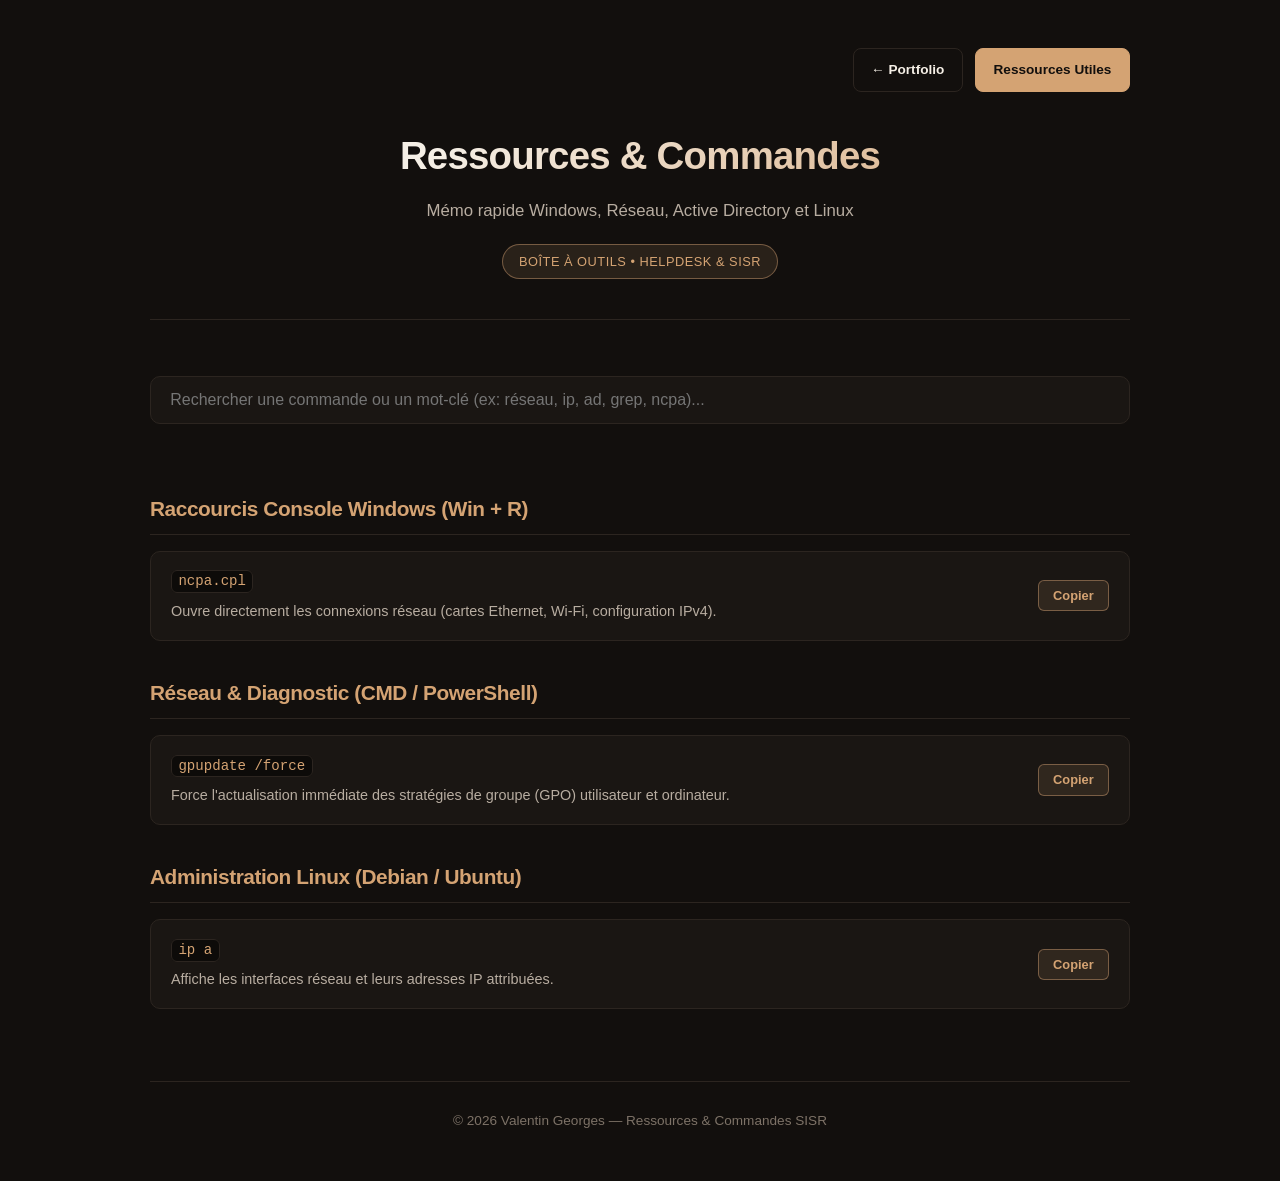
==== ressources.html @ 1bd0f1b0 "mise a jour ressources utiles" ====
<!DOCTYPE html>
<html lang="fr">
<head>
    <meta charset="UTF-8">
    <meta name="viewport" content="width=device-width, initial-scale=1.0">
    <title>Ressources & Commandes Utiles | Valentin Georges</title>
    <link rel="stylesheet" href="style.css">
    <style>
        /* Barre de navigation */
        .top-nav {
            display: flex;
            justify-content: flex-end;
            gap: 0.75rem;
            margin-bottom: 2rem;
        }
        .top-nav .btn {
            flex: 0 1 auto;
        }

        /* Barre de recherche */
        .search-box {
            width: 100%;
            padding: 0.9rem 1.2rem;
            background-color: var(--bg-surface);
            border: 1px solid var(--border-subtle);
            border-radius: 10px;
            color: var(--text-primary);
            font-size: 1rem;
            margin-bottom: 2rem;
            outline: none;
            transition: border-color 0.2s;
        }
        .search-box:focus {
            border-color: var(--accent-caramel);
        }

        /* Sections par catégorie */
        .category-title {
            color: var(--accent-caramel);
            font-size: 1.3rem;
            margin: 2.2rem 0 1rem 0;
            padding-bottom: 0.5rem;
            border-bottom: 1px solid var(--border-subtle);
        }

        /* Ligne de commande */
        .cmd-item {
            background-color: var(--bg-surface);
            border: 1px solid var(--border-subtle);
            border-radius: 10px;
            padding: 1rem 1.25rem;
            margin-bottom: 0.85rem;
            display: flex;
            flex-wrap: wrap;
            align-items: center;
            justify-content: space-between;
            gap: 1rem;
            transition: border-color 0.2s;
        }
        .cmd-item:hover {
            border-color: var(--border-accent);
        }
        .cmd-info {
            flex: 1;
            min-width: 240px;
        }
        .cmd-desc {
            color: var(--text-secondary);
            font-size: 0.9rem;
            margin-top: 0.35rem;
        }
        .copy-btn {
            background-color: var(--accent-subtle);
            color: var(--accent-caramel);
            border: 1px solid var(--border-accent);
            padding: 0.45rem 0.9rem;
            border-radius: 6px;
            font-size: 0.8rem;
            font-weight: 600;
            cursor: pointer;
            transition: all 0.2s;
        }
        .copy-btn:hover {
            background-color: var(--accent-caramel);
            color: #120F0D;
        }
    </style>
</head>
<body>

    <div class="container">
        <!-- BOUTONS DE NAVIGATION -->
        <nav class="top-nav">
            <a href="index.html" class="btn btn-secondary">← Portfolio</a>
            <a href="ressources.html" class="btn btn-primary">Ressources Utiles</a>
        </nav>

        <header>
            <h1>Ressources & Commandes</h1>
            <p>Mémo rapide Windows, Réseau, Active Directory et Linux</p>
            <span class="badge-header">Boîte à outils • Helpdesk & SISR</span>
        </header>

        <!-- BARRE DE RECHERCHE INSTANTANÉE -->
        <input type="text" id="searchInput" class="search-box" placeholder="Rechercher une commande ou un mot-clé (ex: réseau, ip, ad, grep, ncpa)...">

        <main id="cmdList">

            <!-- CATÉGORIE 1 : RACCOURCIS WINDOWS (WIN + R) -->
            <h2 class="category-title">Raccourcis Console Windows (Win + R)</h2>

            <div class="cmd-item">
                <div class="cmd-info">
                    <code>ncpa.cpl</code>
                    <p class="cmd-desc">Ouvre directement les connexions réseau (cartes Ethernet, Wi-Fi, configuration IPv4).</p>
                </div>
                <button class="copy-btn" onclick="copyCmd(this, 'ncpa.cpl')">Copier</button>
            </div>

            <!-- CATÉGORIE 2 : RÉSEAU & DIAGNOSTIC WINDOWS -->
            <h2 class="category-title">Réseau & Diagnostic (CMD / PowerShell)</h2>


            <div class="cmd-item">
                <div class="cmd-info">
                    <code>gpupdate /force</code>
                    <p class="cmd-desc">Force l'actualisation immédiate des stratégies de groupe (GPO) utilisateur et ordinateur.</p>
                </div>
                <button class="copy-btn" onclick="copyCmd(this, 'gpupdate /force')">Copier</button>
            </div>

            <!-- CATÉGORIE 3 : LINUX (DEBIAN / UBUNTU) -->
            <h2 class="category-title">Administration Linux (Debian / Ubuntu)</h2>

            <div class="cmd-item">
                <div class="cmd-info">
                    <code>ip a</code>
                    <p class="cmd-desc">Affiche les interfaces réseau et leurs adresses IP attribuées.</p>
                </div>
                <button class="copy-btn" onclick="copyCmd(this, 'ip a')">Copier</button>
            </div>



        </main>

        <footer>
            <p>© 2026 Valentin Georges — Ressources & Commandes SISR</p>
        </footer>
    </div>

    <!-- PETIT SCRIPT POUR COPIER ET FILTRER INSTANTANÉMENT -->
    <script>
        function copyCmd(btn, text) {
            navigator.clipboard.writeText(text);
            const original = btn.innerText;
            btn.innerText = "Copié !";
            setTimeout(() => btn.innerText = original, 1500);
        }

        document.getElementById('searchInput').addEventListener('keyup', function() {
            const filter = this.value.toLowerCase();
            const items = document.querySelectorAll('.cmd-item');
            items.forEach(item => {
                const text = item.innerText.toLowerCase();
                item.style.display = text.includes(filter) ? 'flex' : 'none';
            });
        });
    </script>

</body>
</html>
---- style.css ----
/* ==========================================================================
   DESIGN SYSTEM "ESPRESSO & CARAMEL" (INSPIRATION FINARY)
   ========================================================================== */
:root {
    /* Fonds (Brun profond & Espresso) */
    --bg-main: #120F0D;          /* Fond principal très sombre et chaud */
    --bg-surface: #1A1613;       /* Fond des cartes et panneaux */
    --bg-surface-hover: #221D19; /* Survol des cartes */
    --bg-code: #0D0B09;          /* Fond des blocs de code */

    /* Textes (Crème, Lin & Taupe) */
    --text-primary: #F5EFE6;     /* Blanc crème doux (lisible sans agresser) */
    --text-secondary: #B8ADA1;   /* Beige grisé / taupe pour les descriptions */
    --text-muted: #7D7267;       /* Brun clair discret */

    /* Accents (Caramel, Or doux & Sable) */
    --accent-caramel: #D4A373;   /* Caramel signature */
    --accent-hover: #E2B68A;     /* Caramel éclairci au survol */
    --accent-subtle: rgba(212, 163, 115, 0.12); /* Teinte de fond légère */

    /* Bordures & Ombres */
    --border-subtle: #2C2520;
    --border-accent: rgba(212, 163, 115, 0.45);
    --shadow-card: 0 8px 24px rgba(0, 0, 0, 0.35);
}

/* --- Réinitialisation & Base --- */
* {
    box-sizing: border-box;
    margin: 0;
    padding: 0;
}

body {
    font-family: "Inter", -apple-system, BlinkMacSystemFont, "Segoe UI", Roboto, sans-serif;
    background-color: var(--bg-main);
    color: var(--text-primary);
    line-height: 1.65;
    padding: 3rem 1.25rem;
    -webkit-font-smoothing: antialiased;
}

.container {
    max-width: 980px;
    margin: 0 auto;
}

/* --- Typographie globale --- */
h1, h2, h3, h4 {
    color: var(--text-primary);
    font-weight: 600;
    letter-spacing: -0.02em;
}

a {
    color: var(--accent-caramel);
    text-decoration: none;
    transition: color 0.2s ease;
}

a:hover {
    color: var(--accent-hover);
}

/* --- En-tête (Header) --- */
header {
    text-align: center;
    margin-bottom: 3.5rem;
    padding-bottom: 2.5rem;
    border-bottom: 1px solid var(--border-subtle);
}

header h1 {
    font-size: 2.4rem;
    margin-bottom: 0.6rem;
    background: linear-gradient(135deg, #F5EFE6 30%, #D4A373 100%);
    -webkit-background-clip: text;
    -webkit-text-fill-color: transparent;
}

header p {
    color: var(--text-secondary);
    font-size: 1.05rem;
    max-width: 600px;
    margin: 0 auto;
}

.badge-header {
    display: inline-block;
    background-color: var(--accent-subtle);
    color: var(--accent-caramel);
    border: 1px solid var(--border-accent);
    padding: 0.35rem 1rem;
    border-radius: 999px;
    font-size: 0.8rem;
    font-weight: 500;
    letter-spacing: 0.04em;
    text-transform: uppercase;
    margin-top: 1.25rem;
}

/* --- Grille & Cartes Projets --- */
.grid {
    display: grid;
    grid-template-columns: repeat(auto-fit, minmax(290px, 1fr));
    gap: 1.5rem;
}

.card {
    background-color: var(--bg-surface);
    border: 1px solid var(--border-subtle);
    border-radius: 14px;
    padding: 1.75rem;
    display: flex;
    flex-direction: column;
    justify-content: space-between;
    box-shadow: var(--shadow-card);
    transition: transform 0.25s ease, border-color 0.25s ease, background-color 0.25s ease;
}

.card:hover {
    transform: translateY(-3px);
    background-color: var(--bg-surface-hover);
    border-color: var(--border-accent);
}

.card h2, .card h3 {
    font-size: 1.2rem;
    margin-bottom: 0.6rem;
}

.card p {
    color: var(--text-secondary);
    font-size: 0.92rem;
    margin-bottom: 1.5rem;
}

/* --- Étiquettes (Tags) --- */
.tags {
    display: flex;
    flex-wrap: wrap;
    gap: 0.45rem;
    margin-bottom: 1.6rem;
}

.tag {
    background-color: var(--bg-main);
    color: var(--accent-caramel);
    font-size: 0.75rem;
    font-weight: 500;
    padding: 0.25rem 0.65rem;
    border-radius: 6px;
    border: 1px solid var(--border-subtle);
}

/* --- Boutons d'action --- */
.links {
    display: flex;
    gap: 0.75rem;
}

.btn {
    display: inline-flex;
    align-items: center;
    justify-content: center;
    font-size: 0.85rem;
    font-weight: 600;
    padding: 0.6rem 1.1rem;
    border-radius: 8px;
    flex: 1;
    cursor: pointer;
    transition: all 0.2s ease;
}

.btn-primary {
    background-color: var(--accent-caramel);
    color: #120F0D;
    border: 1px solid var(--accent-caramel);
}

.btn-primary:hover {
    background-color: var(--accent-hover);
    border-color: var(--accent-hover);
    color: #120F0D;
}

.btn-secondary {
    background-color: transparent;
    color: var(--text-primary);
    border: 1px solid var(--border-subtle);
}

.btn-secondary:hover {
    background-color: var(--accent-subtle);
    border-color: var(--accent-caramel);
    color: var(--accent-caramel);
}

/* --- Éléments réutilisables pour tes autres pages (Tableaux, Code, Listes) --- */
table {
    width: 100%;
    border-collapse: collapse;
    margin: 1.5rem 0;
    background-color: var(--bg-surface);
    border-radius: 10px;
    overflow: hidden;
    border: 1px solid var(--border-subtle);
}

th, td {
    padding: 0.85rem 1rem;
    text-align: left;
    border-bottom: 1px solid var(--border-subtle);
    font-size: 0.9rem;
}

th {
    background-color: var(--bg-surface-hover);
    color: var(--accent-caramel);
    font-weight: 600;
}

pre, code {
    font-family: "Cascadia Code", "Fira Code", Consolas, monospace;
    background-color: var(--bg-code);
    border: 1px solid var(--border-subtle);
    border-radius: 6px;
    font-size: 0.88rem;
}

code {
    padding: 0.15rem 0.4rem;
    color: var(--accent-caramel);
}

pre {
    padding: 1.1rem;
    overflow-x: auto;
    margin: 1.25rem 0;
    color: var(--text-primary);
}

pre code {
    border: none;
    padding: 0;
    background: none;
    color: inherit;
}

/* --- Pied de page (Footer) --- */
footer {
    text-align: center;
    margin-top: 4.5rem;
    padding-top: 1.75rem;
    border-top: 1px solid var(--border-subtle);
    color: var(--text-muted);
    font-size: 0.85rem;
}
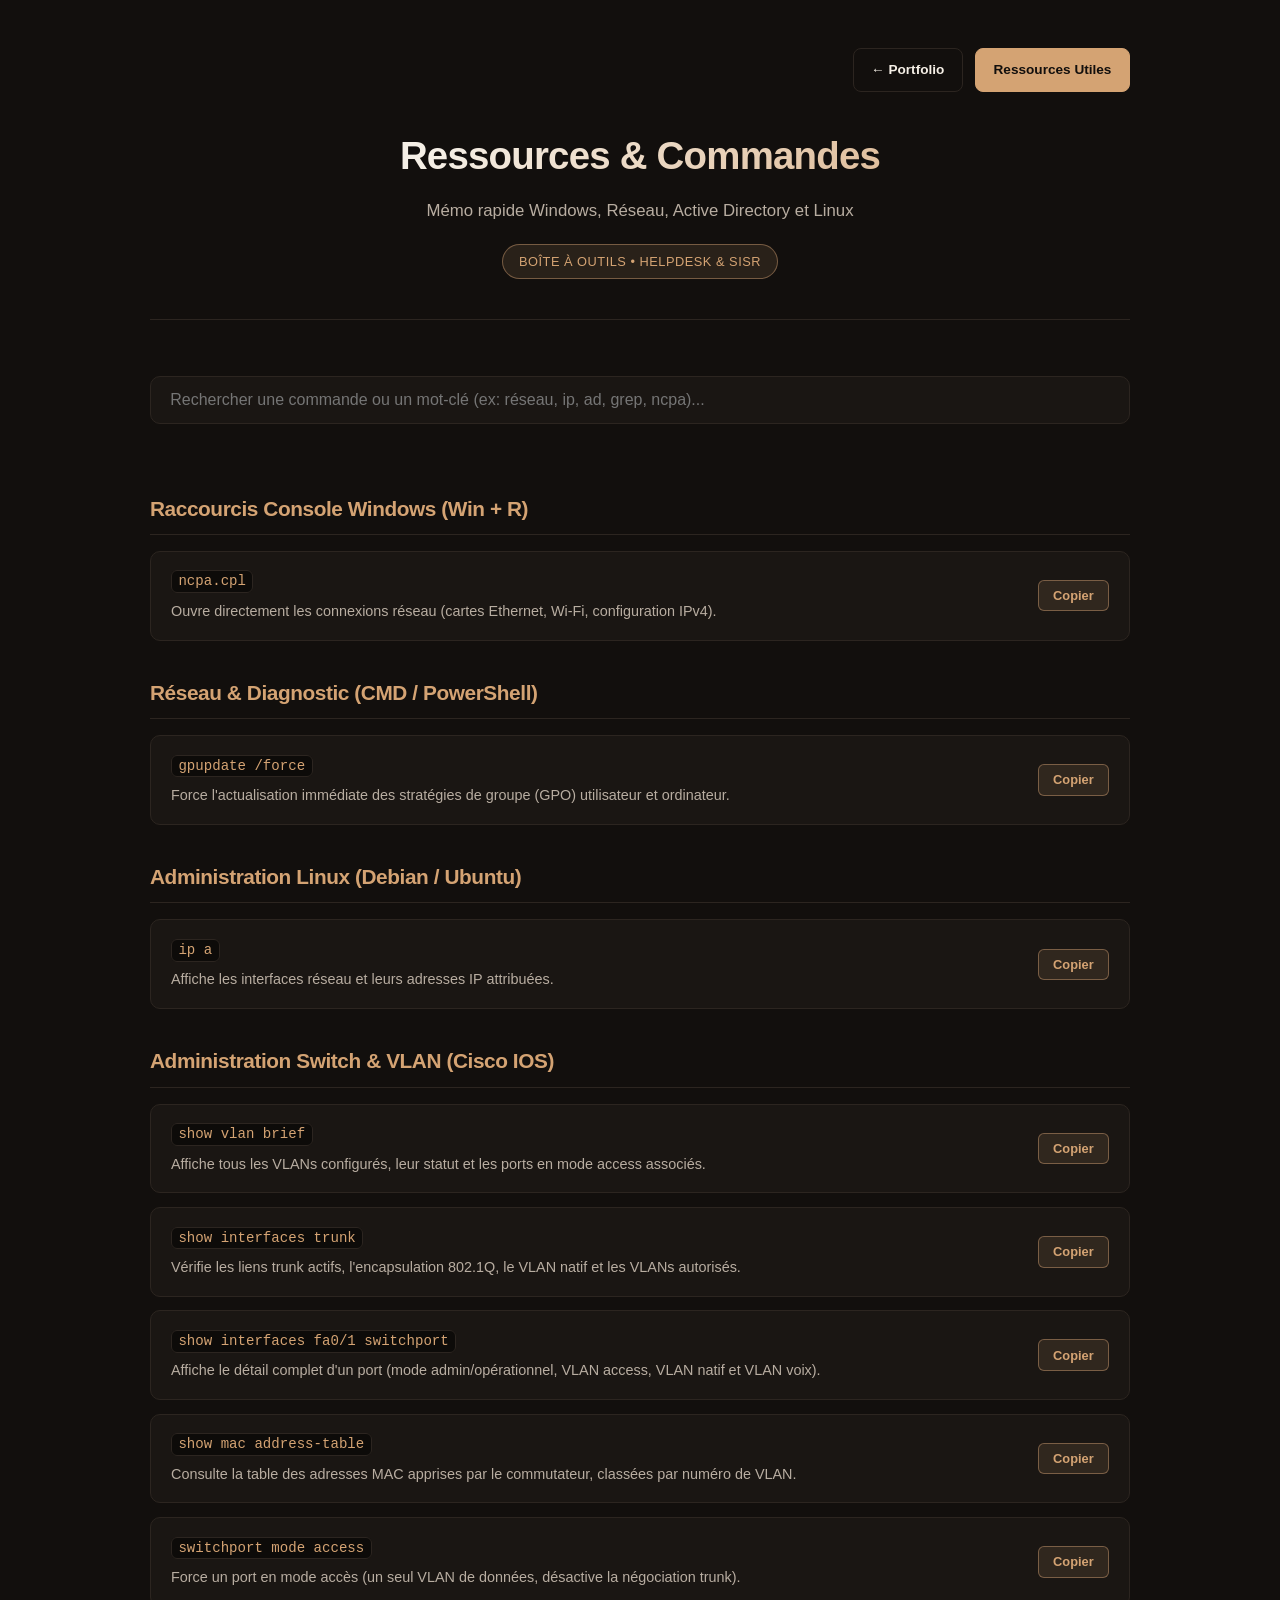
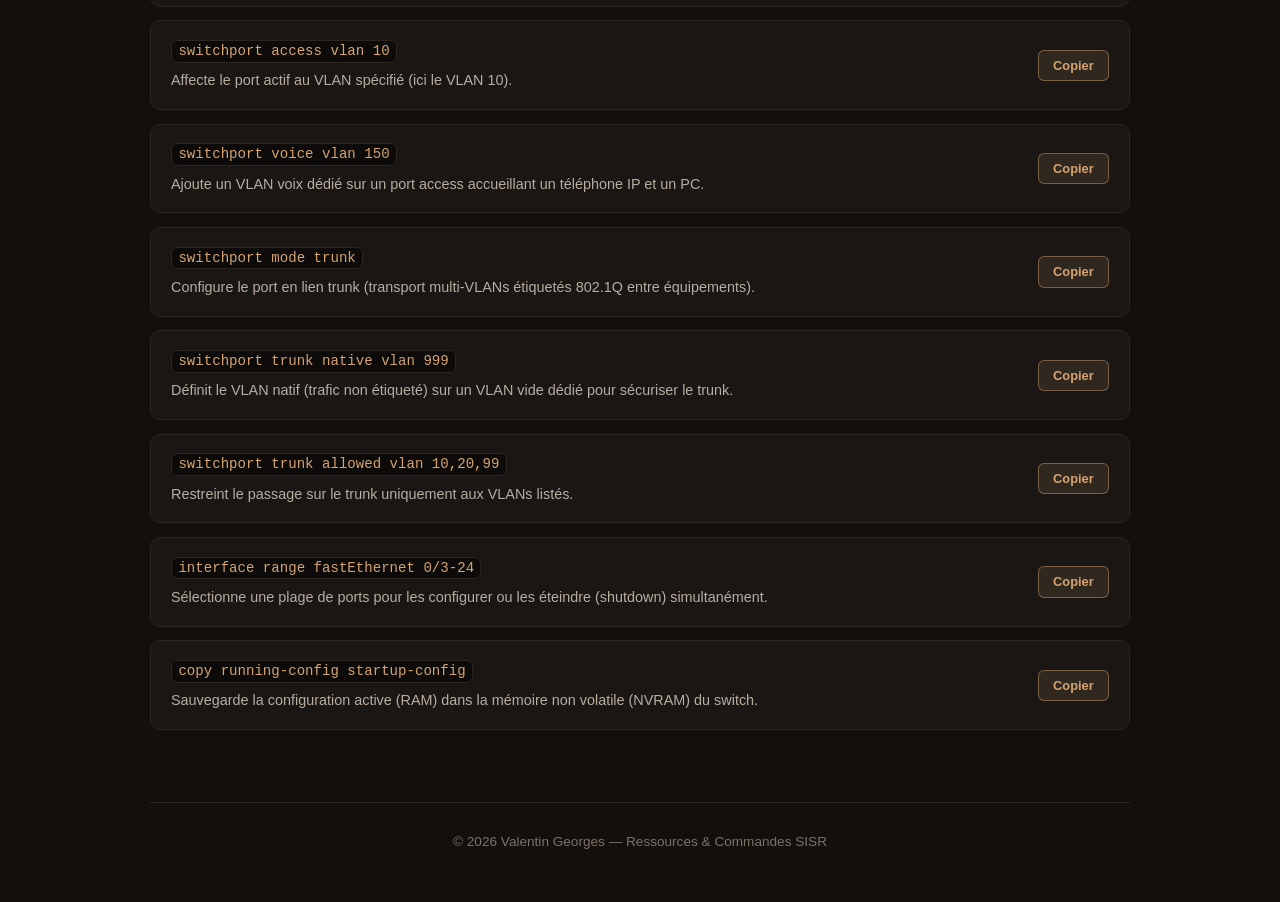
==== commit 51371206: "ajout du cours tp vlan 1 & des ressources de ce tp" ====
--- a/ressources.html
+++ b/ressources.html
@@ -139,7 +139,104 @@
                 </div>
                 <button class="copy-btn" onclick="copyCmd(this, 'ip a')">Copier</button>
             </div>
-
+<!-- CATÉGORIE 4 : ADMINISTRATION SWITCH & VLAN (CISCO IOS) -->
+            <h2 class="category-title">Administration Switch & VLAN (Cisco IOS)</h2>
+
+            <div class="cmd-item">
+                <div class="cmd-info">
+                    <code>show vlan brief</code>
+                    <p class="cmd-desc">Affiche tous les VLANs configurés, leur statut et les ports en mode access associés.</p>
+                </div>
+                <button class="copy-btn" onclick="copyCmd(this, 'show vlan brief')">Copier</button>
+            </div>
+
+            <div class="cmd-item">
+                <div class="cmd-info">
+                    <code>show interfaces trunk</code>
+                    <p class="cmd-desc">Vérifie les liens trunk actifs, l'encapsulation 802.1Q, le VLAN natif et les VLANs autorisés.</p>
+                </div>
+                <button class="copy-btn" onclick="copyCmd(this, 'show interfaces trunk')">Copier</button>
+            </div>
+
+            <div class="cmd-item">
+                <div class="cmd-info">
+                    <code>show interfaces fa0/1 switchport</code>
+                    <p class="cmd-desc">Affiche le détail complet d'un port (mode admin/opérationnel, VLAN access, VLAN natif et VLAN voix).</p>
+                </div>
+                <button class="copy-btn" onclick="copyCmd(this, 'show interfaces fa0/1 switchport')">Copier</button>
+            </div>
+
+            <div class="cmd-item">
+                <div class="cmd-info">
+                    <code>show mac address-table</code>
+                    <p class="cmd-desc">Consulte la table des adresses MAC apprises par le commutateur, classées par numéro de VLAN.</p>
+                </div>
+                <button class="copy-btn" onclick="copyCmd(this, 'show mac address-table')">Copier</button>
+            </div>
+
+            <div class="cmd-item">
+                <div class="cmd-info">
+                    <code>switchport mode access</code>
+                    <p class="cmd-desc">Force un port en mode accès (un seul VLAN de données, désactive la négociation trunk).</p>
+                </div>
+                <button class="copy-btn" onclick="copyCmd(this, 'switchport mode access')">Copier</button>
+            </div>
+
+            <div class="cmd-item">
+                <div class="cmd-info">
+                    <code>switchport access vlan 10</code>
+                    <p class="cmd-desc">Affecte le port actif au VLAN spécifié (ici le VLAN 10).</p>
+                </div>
+                <button class="copy-btn" onclick="copyCmd(this, 'switchport access vlan 10')">Copier</button>
+            </div>
+
+            <div class="cmd-item">
+                <div class="cmd-info">
+                    <code>switchport voice vlan 150</code>
+                    <p class="cmd-desc">Ajoute un VLAN voix dédié sur un port access accueillant un téléphone IP et un PC.</p>
+                </div>
+                <button class="copy-btn" onclick="copyCmd(this, 'switchport voice vlan 150')">Copier</button>
+            </div>
+
+            <div class="cmd-item">
+                <div class="cmd-info">
+                    <code>switchport mode trunk</code>
+                    <p class="cmd-desc">Configure le port en lien trunk (transport multi-VLANs étiquetés 802.1Q entre équipements).</p>
+                </div>
+                <button class="copy-btn" onclick="copyCmd(this, 'switchport mode trunk')">Copier</button>
+            </div>
+
+            <div class="cmd-item">
+                <div class="cmd-info">
+                    <code>switchport trunk native vlan 999</code>
+                    <p class="cmd-desc">Définit le VLAN natif (trafic non étiqueté) sur un VLAN vide dédié pour sécuriser le trunk.</p>
+                </div>
+                <button class="copy-btn" onclick="copyCmd(this, 'switchport trunk native vlan 999')">Copier</button>
+            </div>
+
+            <div class="cmd-item">
+                <div class="cmd-info">
+                    <code>switchport trunk allowed vlan 10,20,99</code>
+                    <p class="cmd-desc">Restreint le passage sur le trunk uniquement aux VLANs listés.</p>
+                </div>
+                <button class="copy-btn" onclick="copyCmd(this, 'switchport trunk allowed vlan 10,20,99')">Copier</button>
+            </div>
+
+            <div class="cmd-item">
+                <div class="cmd-info">
+                    <code>interface range fastEthernet 0/3-24</code>
+                    <p class="cmd-desc">Sélectionne une plage de ports pour les configurer ou les éteindre (shutdown) simultanément.</p>
+                </div>
+                <button class="copy-btn" onclick="copyCmd(this, 'interface range fastEthernet 0/3-24')">Copier</button>
+            </div>
+
+            <div class="cmd-item">
+                <div class="cmd-info">
+                    <code>copy running-config startup-config</code>
+                    <p class="cmd-desc">Sauvegarde la configuration active (RAM) dans la mémoire non volatile (NVRAM) du switch.</p>
+                </div>
+                <button class="copy-btn" onclick="copyCmd(this, 'copy running-config startup-config')">Copier</button>
+            </div>
 
 
         </main>
--- a/style.css
+++ b/style.css
@@ -62,6 +62,19 @@
     color: var(--accent-hover);
 }
 
+/* --- Barre de navigation supérieure --- */
+.nav-barre {
+    display: flex;
+    justify-content: space-between;
+    align-items: center;
+    gap: 0.75rem;
+    margin-bottom: 2.5rem;
+}
+
+.nav-barre .btn {
+    flex: 0 1 auto;
+}
+
 /* --- En-tête (Header) --- */
 header {
     text-align: center;
@@ -99,7 +112,7 @@
     margin-top: 1.25rem;
 }
 
-/* --- Grille & Cartes Projets --- */
+/* --- Grille & Cartes Projets (Portfolio) --- */
 .grid {
     display: grid;
     grid-template-columns: repeat(auto-fit, minmax(290px, 1fr));
@@ -196,7 +209,7 @@
     color: var(--accent-caramel);
 }
 
-/* --- Éléments réutilisables pour tes autres pages (Tableaux, Code, Listes) --- */
+/* --- Tableaux & Blocs de code --- */
 table {
     width: 100%;
     border-collapse: collapse;
@@ -245,6 +258,158 @@
     padding: 0;
     background: none;
     color: inherit;
+}
+
+/* ==========================================================================
+   COMPOSANTS RÉUTILISABLES : FICHES DE COURS & TP (.fiche-cours)
+   ========================================================================== */
+.fiche-cours {
+    background-color: var(--bg-surface);
+    border: 1px solid var(--border-subtle);
+    border-radius: 14px;
+    padding: 2.25rem;
+    box-shadow: var(--shadow-card);
+}
+
+.fiche-cours h2 {
+    color: var(--accent-caramel);
+    font-size: 1.35rem;
+    margin: 2.2rem 0 1rem 0;
+    padding-bottom: 0.45rem;
+    border-bottom: 1px solid var(--border-subtle);
+}
+
+.fiche-cours h2:first-child {
+    margin-top: 0;
+}
+
+.fiche-cours h3 {
+    color: var(--text-primary);
+    font-size: 1.1rem;
+    margin: 1.5rem 0 0.6rem 0;
+}
+
+.fiche-cours p {
+    color: var(--text-secondary);
+    margin-bottom: 1rem;
+}
+
+.fiche-cours ul, .fiche-cours ol {
+    margin-left: 1.5rem;
+    margin-bottom: 1.25rem;
+    color: var(--text-secondary);
+}
+
+.fiche-cours li {
+    margin-bottom: 0.45rem;
+}
+
+/* Encadré d'alerte / astuce / règle importante */
+.encadre {
+    background-color: var(--accent-subtle);
+    border-left: 3px solid var(--accent-caramel);
+    padding: 1rem 1.25rem;
+    border-radius: 0 8px 8px 0;
+    margin: 1.25rem 0;
+    color: var(--text-primary);
+    font-size: 0.92rem;
+}
+
+.encadre strong {
+    color: var(--accent-caramel);
+}
+
+/* Captures d'écran & Schémas dans un cours */
+.image-cours {
+    max-width: 100%;
+    height: auto;
+    border-radius: 10px;
+    border: 1px solid var(--border-subtle);
+    margin: 1.25rem 0;
+    display: block;
+}
+
+/* Lecteur PDF intégré */
+.pdf-cadre {
+    width: 100%;
+    height: 650px;
+    border: 1px solid var(--border-subtle);
+    border-radius: 10px;
+    margin-top: 1rem;
+}
+
+/* ==========================================================================
+   COMPOSANTS RÉUTILISABLES : PAGE RESSOURCES & COMMANDES
+   ========================================================================== */
+.barre-recherche {
+    width: 100%;
+    padding: 0.9rem 1.2rem;
+    background-color: var(--bg-surface);
+    border: 1px solid var(--border-subtle);
+    border-radius: 10px;
+    color: var(--text-primary);
+    font-size: 1rem;
+    margin-bottom: 2rem;
+    outline: none;
+    transition: border-color 0.2s;
+}
+
+.barre-recherche:focus {
+    border-color: var(--accent-caramel);
+}
+
+.categorie-titre {
+    color: var(--accent-caramel);
+    font-size: 1.3rem;
+    margin: 2.2rem 0 1rem 0;
+    padding-bottom: 0.5rem;
+    border-bottom: 1px solid var(--border-subtle);
+}
+
+.commande-ligne {
+    background-color: var(--bg-surface);
+    border: 1px solid var(--border-subtle);
+    border-radius: 10px;
+    padding: 1rem 1.25rem;
+    margin-bottom: 0.85rem;
+    display: flex;
+    flex-wrap: wrap;
+    align-items: center;
+    justify-content: space-between;
+    gap: 1rem;
+    transition: border-color 0.2s;
+}
+
+.commande-ligne:hover {
+    border-color: var(--border-accent);
+}
+
+.commande-info {
+    flex: 1;
+    min-width: 240px;
+}
+
+.commande-desc {
+    color: var(--text-secondary);
+    font-size: 0.9rem;
+    margin-top: 0.35rem;
+}
+
+.btn-copier {
+    background-color: var(--accent-subtle);
+    color: var(--accent-caramel);
+    border: 1px solid var(--border-accent);
+    padding: 0.45rem 0.9rem;
+    border-radius: 6px;
+    font-size: 0.8rem;
+    font-weight: 600;
+    cursor: pointer;
+    transition: all 0.2s;
+}
+
+.btn-copier:hover {
+    background-color: var(--accent-caramel);
+    color: #120F0D;
 }
 
 /* --- Pied de page (Footer) --- */
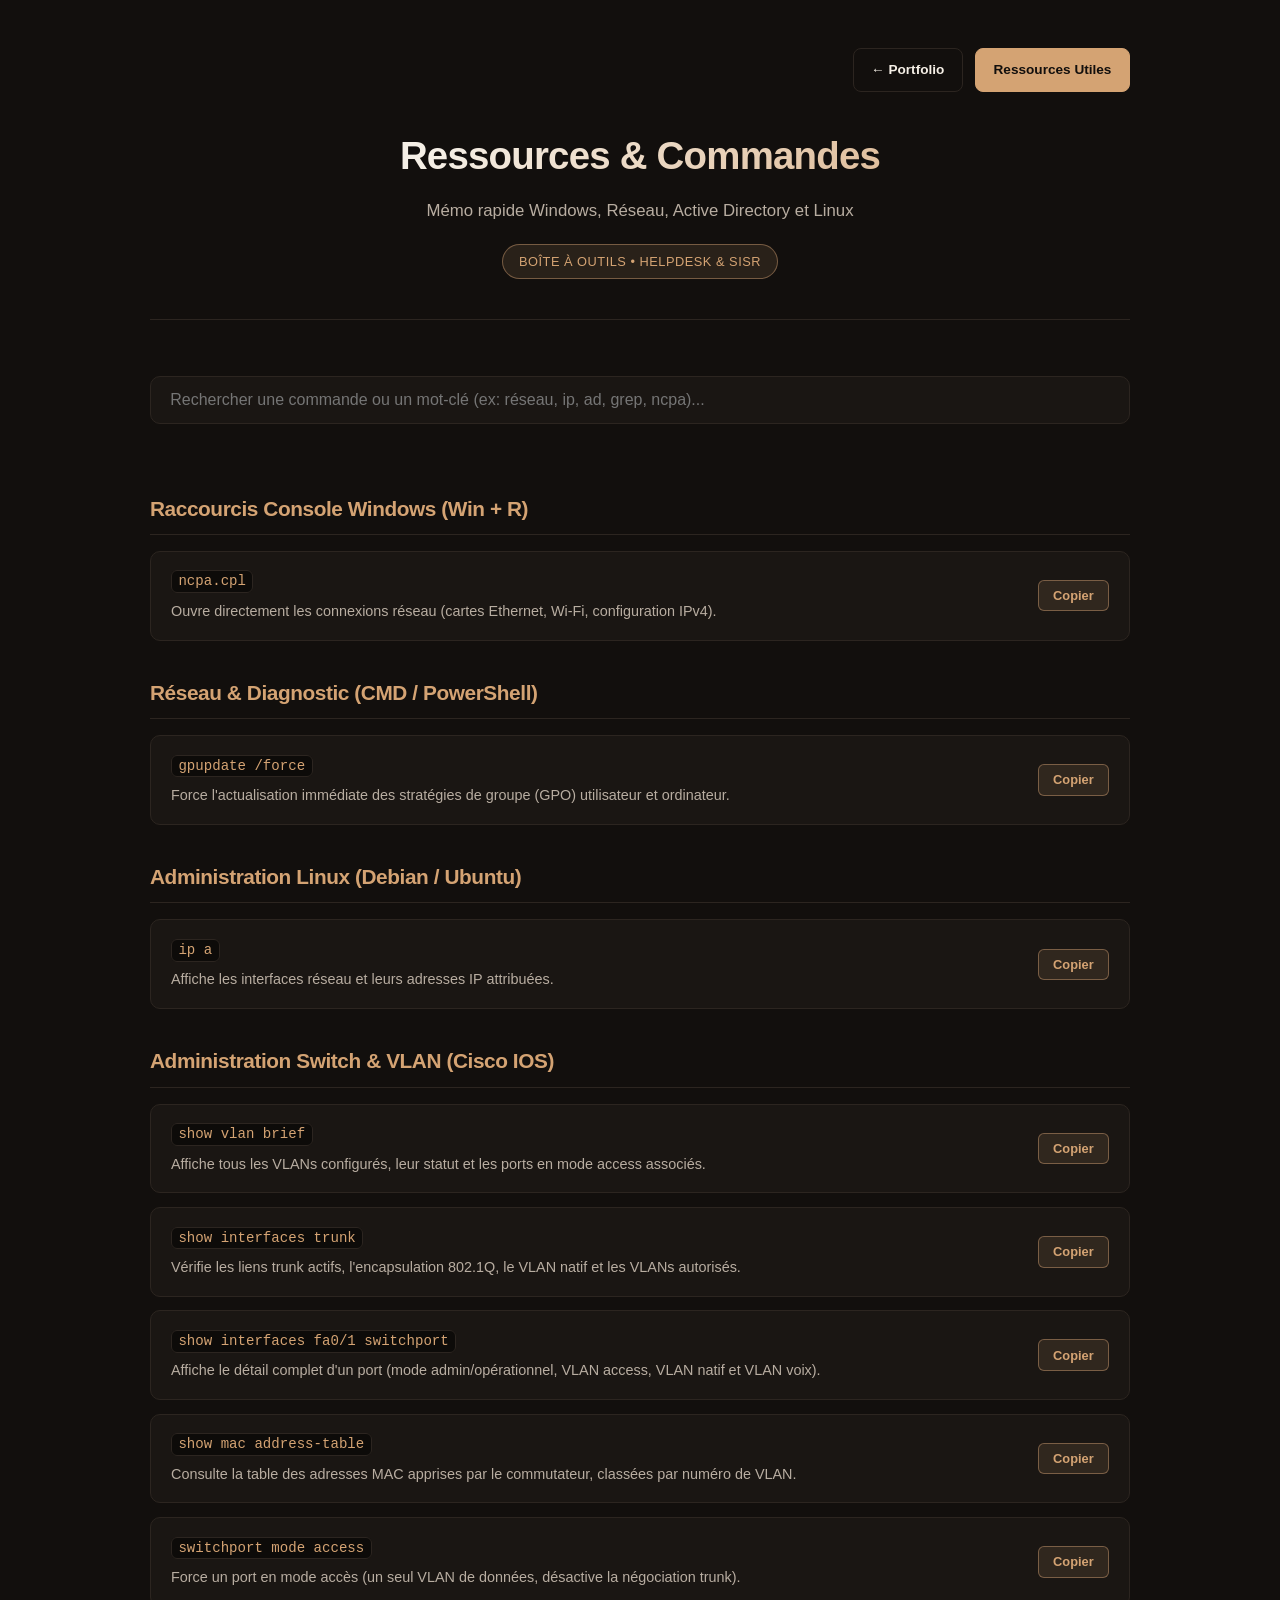
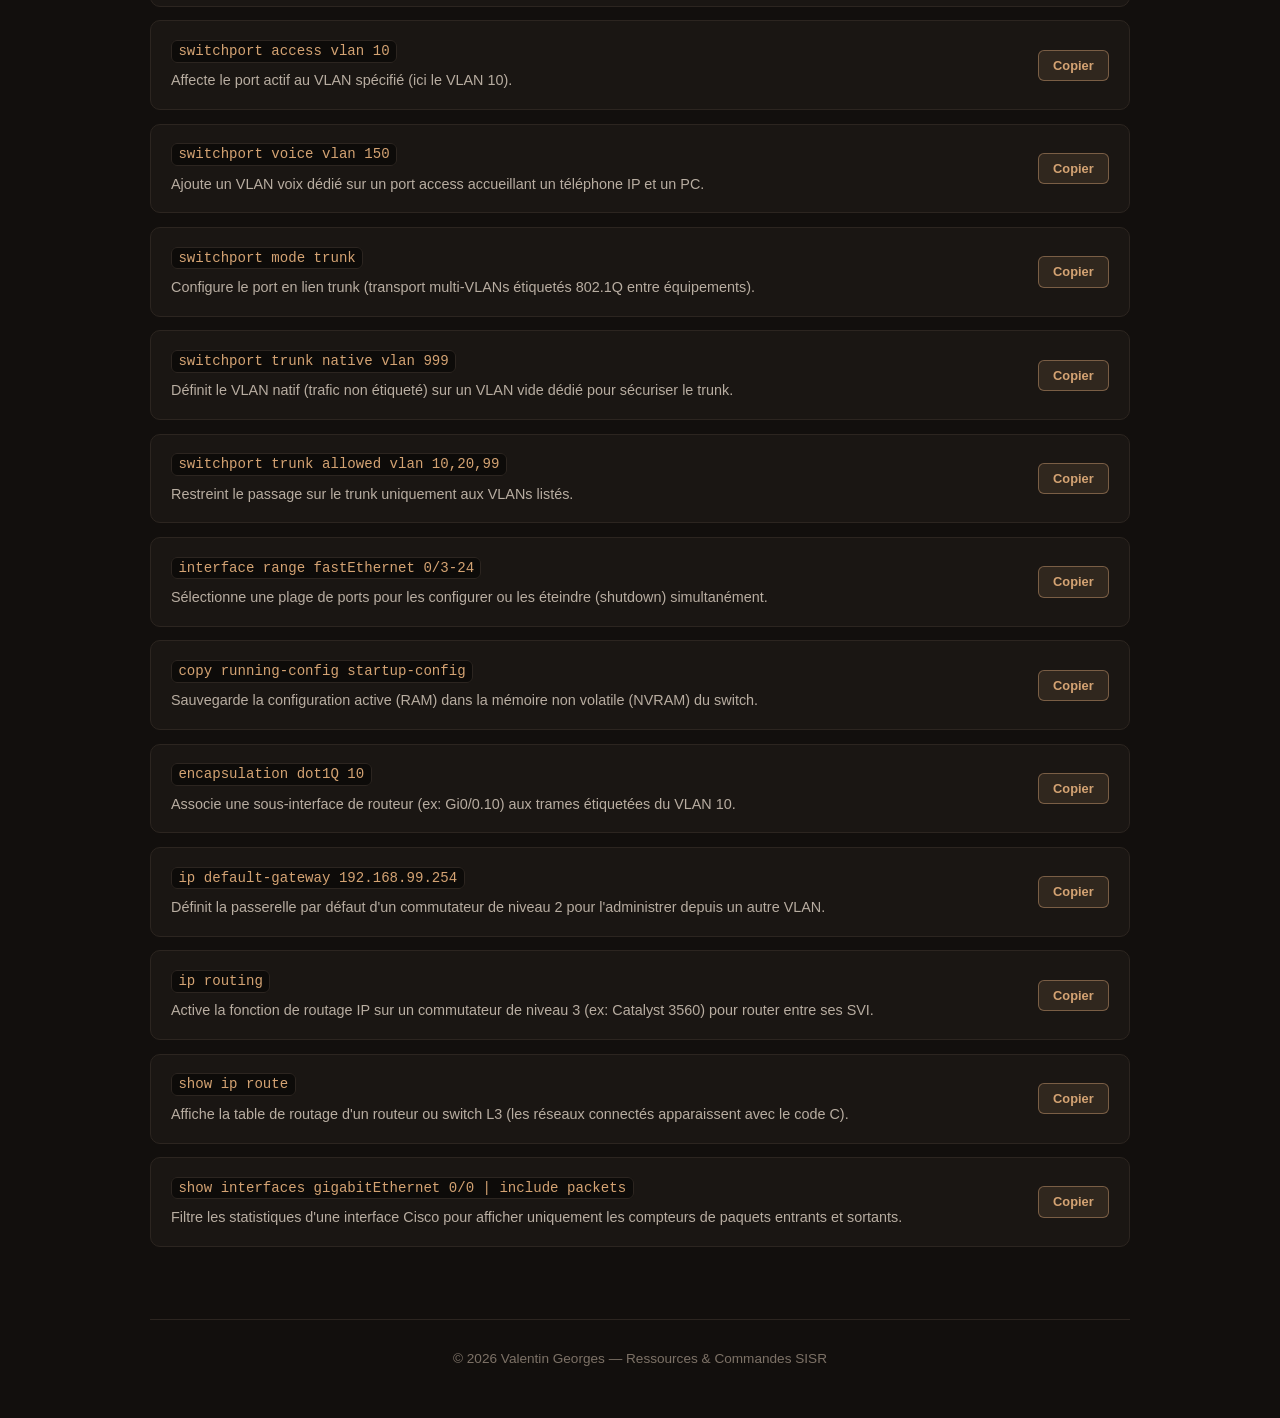
==== commit b934f882: "ajout du TP 2 Vlan routage intervlan" ====
--- a/ressources.html
+++ b/ressources.html
@@ -237,7 +237,45 @@
                 </div>
                 <button class="copy-btn" onclick="copyCmd(this, 'copy running-config startup-config')">Copier</button>
             </div>
-
+<div class="cmd-item">
+                <div class="cmd-info">
+                    <code>encapsulation dot1Q 10</code>
+                    <p class="cmd-desc">Associe une sous-interface de routeur (ex: Gi0/0.10) aux trames étiquetées du VLAN 10.</p>
+                </div>
+                <button class="copy-btn" onclick="copyCmd(this, 'encapsulation dot1Q 10')">Copier</button>
+            </div>
+
+            <div class="cmd-item">
+                <div class="cmd-info">
+                    <code>ip default-gateway 192.168.99.254</code>
+                    <p class="cmd-desc">Définit la passerelle par défaut d'un commutateur de niveau 2 pour l'administrer depuis un autre VLAN.</p>
+                </div>
+                <button class="copy-btn" onclick="copyCmd(this, 'ip default-gateway 192.168.99.254')">Copier</button>
+            </div>
+
+            <div class="cmd-item">
+                <div class="cmd-info">
+                    <code>ip routing</code>
+                    <p class="cmd-desc">Active la fonction de routage IP sur un commutateur de niveau 3 (ex: Catalyst 3560) pour router entre ses SVI.</p>
+                </div>
+                <button class="copy-btn" onclick="copyCmd(this, 'ip routing')">Copier</button>
+            </div>
+
+            <div class="cmd-item">
+                <div class="cmd-info">
+                    <code>show ip route</code>
+                    <p class="cmd-desc">Affiche la table de routage d'un routeur ou switch L3 (les réseaux connectés apparaissent avec le code C).</p>
+                </div>
+                <button class="copy-btn" onclick="copyCmd(this, 'show ip route')">Copier</button>
+            </div>
+
+            <div class="cmd-item">
+                <div class="cmd-info">
+                    <code>show interfaces gigabitEthernet 0/0 | include packets</code>
+                    <p class="cmd-desc">Filtre les statistiques d'une interface Cisco pour afficher uniquement les compteurs de paquets entrants et sortants.</p>
+                </div>
+                <button class="copy-btn" onclick="copyCmd(this, 'show interfaces gigabitEthernet 0/0 | include packets')">Copier</button>
+            </div>
 
         </main>
 
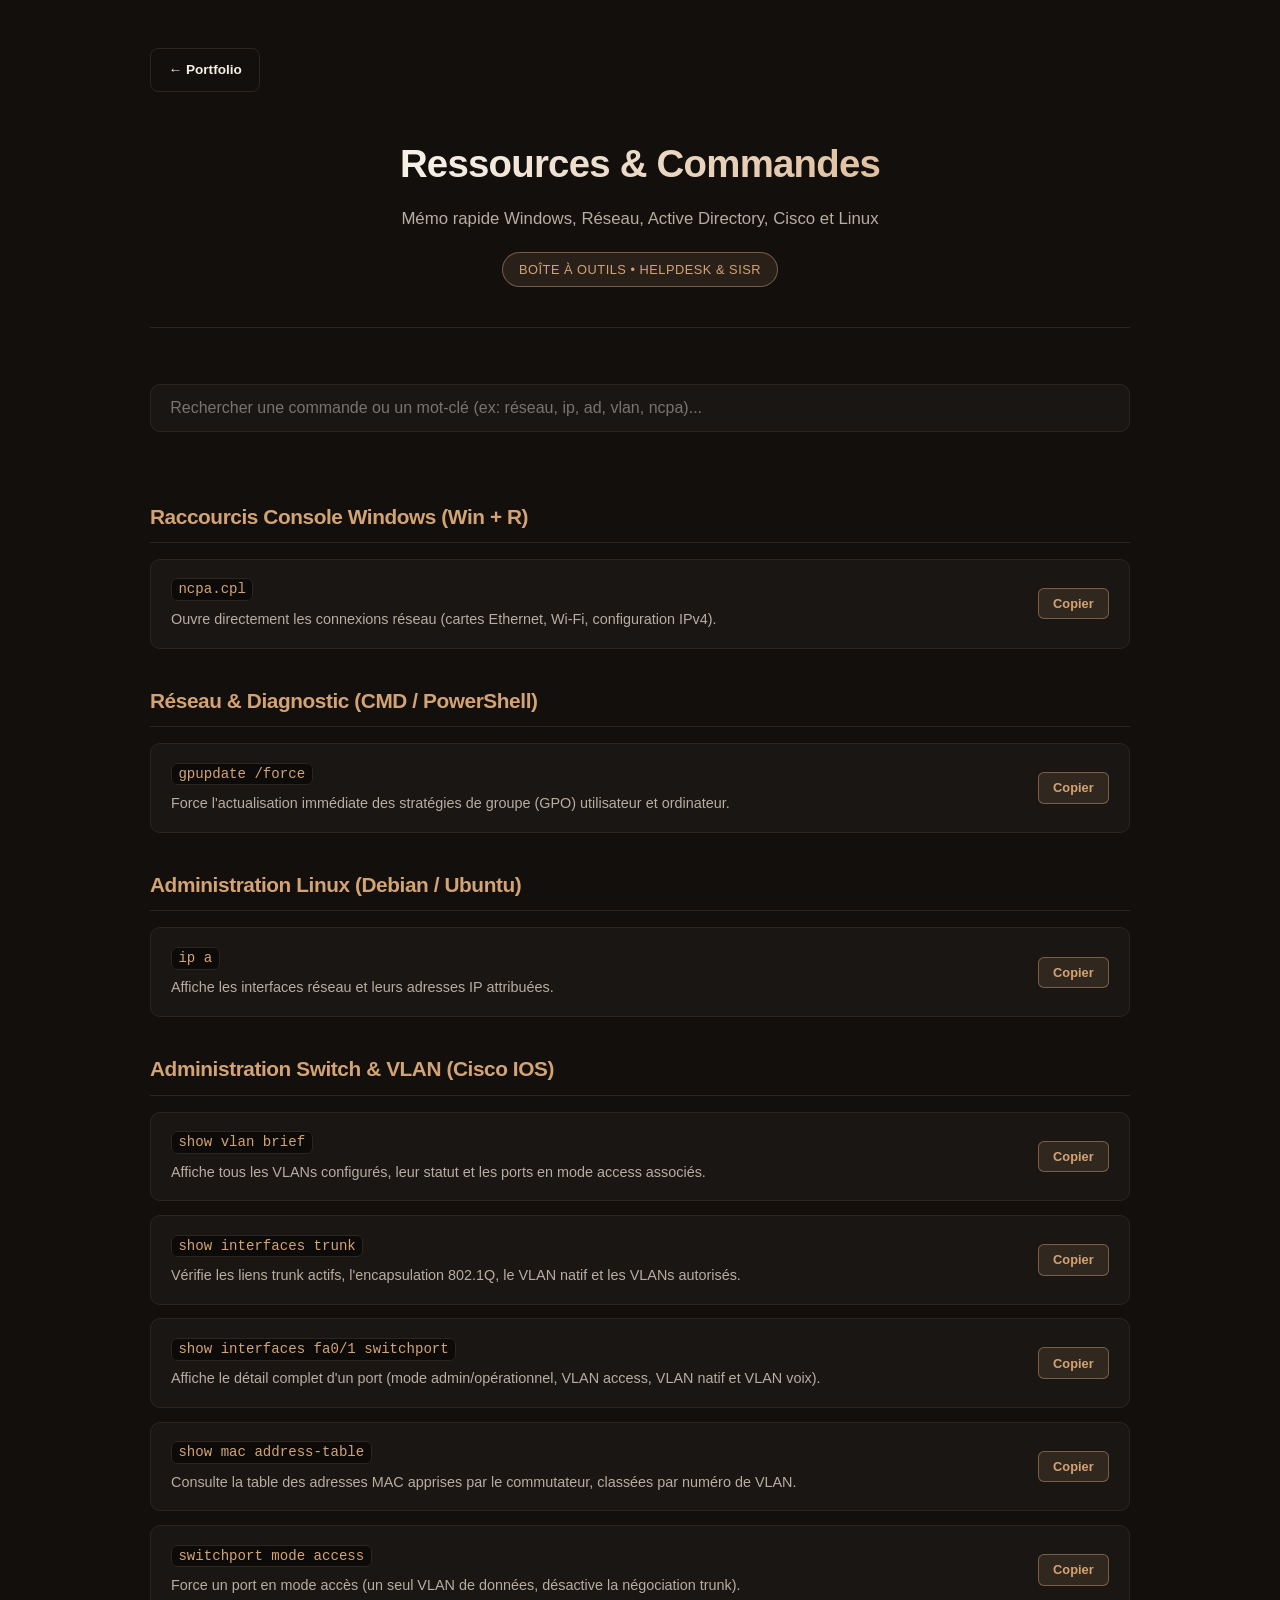
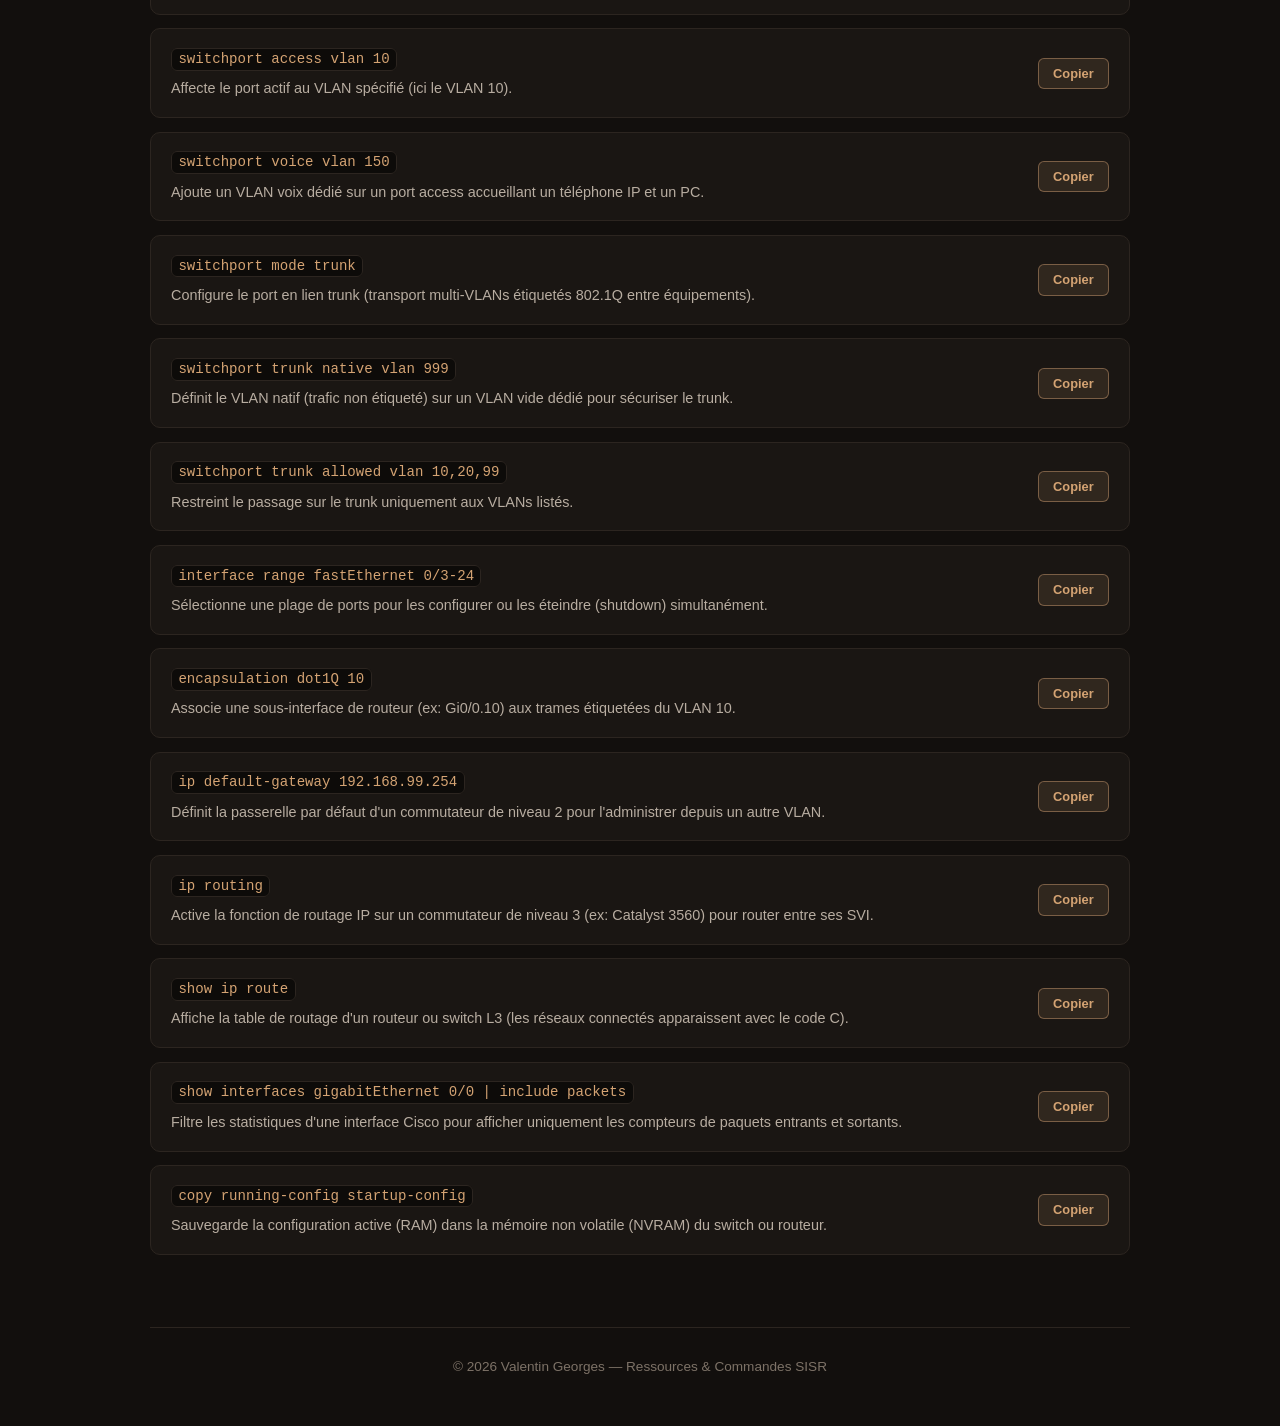
==== commit 2da65602: "ajout d'option d'érgonomies" ====
--- a/ressources.html
+++ b/ressources.html
@@ -5,276 +5,196 @@
     <meta name="viewport" content="width=device-width, initial-scale=1.0">
     <title>Ressources & Commandes Utiles | Valentin Georges</title>
     <link rel="stylesheet" href="style.css">
-    <style>
-        /* Barre de navigation */
-        .top-nav {
-            display: flex;
-            justify-content: flex-end;
-            gap: 0.75rem;
-            margin-bottom: 2rem;
-        }
-        .top-nav .btn {
-            flex: 0 1 auto;
-        }
-
-        /* Barre de recherche */
-        .search-box {
-            width: 100%;
-            padding: 0.9rem 1.2rem;
-            background-color: var(--bg-surface);
-            border: 1px solid var(--border-subtle);
-            border-radius: 10px;
-            color: var(--text-primary);
-            font-size: 1rem;
-            margin-bottom: 2rem;
-            outline: none;
-            transition: border-color 0.2s;
-        }
-        .search-box:focus {
-            border-color: var(--accent-caramel);
-        }
-
-        /* Sections par catégorie */
-        .category-title {
-            color: var(--accent-caramel);
-            font-size: 1.3rem;
-            margin: 2.2rem 0 1rem 0;
-            padding-bottom: 0.5rem;
-            border-bottom: 1px solid var(--border-subtle);
-        }
-
-        /* Ligne de commande */
-        .cmd-item {
-            background-color: var(--bg-surface);
-            border: 1px solid var(--border-subtle);
-            border-radius: 10px;
-            padding: 1rem 1.25rem;
-            margin-bottom: 0.85rem;
-            display: flex;
-            flex-wrap: wrap;
-            align-items: center;
-            justify-content: space-between;
-            gap: 1rem;
-            transition: border-color 0.2s;
-        }
-        .cmd-item:hover {
-            border-color: var(--border-accent);
-        }
-        .cmd-info {
-            flex: 1;
-            min-width: 240px;
-        }
-        .cmd-desc {
-            color: var(--text-secondary);
-            font-size: 0.9rem;
-            margin-top: 0.35rem;
-        }
-        .copy-btn {
-            background-color: var(--accent-subtle);
-            color: var(--accent-caramel);
-            border: 1px solid var(--border-accent);
-            padding: 0.45rem 0.9rem;
-            border-radius: 6px;
-            font-size: 0.8rem;
-            font-weight: 600;
-            cursor: pointer;
-            transition: all 0.2s;
-        }
-        .copy-btn:hover {
-            background-color: var(--accent-caramel);
-            color: #120F0D;
-        }
-    </style>
 </head>
 <body>
 
     <div class="container">
-        <!-- BOUTONS DE NAVIGATION -->
-        <nav class="top-nav">
+        <!-- BOUTON RETOUR EN HAUT À GAUCHE -->
+        <nav class="nav-barre">
             <a href="index.html" class="btn btn-secondary">← Portfolio</a>
-            <a href="ressources.html" class="btn btn-primary">Ressources Utiles</a>
         </nav>
 
         <header>
             <h1>Ressources & Commandes</h1>
-            <p>Mémo rapide Windows, Réseau, Active Directory et Linux</p>
+            <p>Mémo rapide Windows, Réseau, Active Directory, Cisco et Linux</p>
             <span class="badge-header">Boîte à outils • Helpdesk & SISR</span>
         </header>
 
         <!-- BARRE DE RECHERCHE INSTANTANÉE -->
-        <input type="text" id="searchInput" class="search-box" placeholder="Rechercher une commande ou un mot-clé (ex: réseau, ip, ad, grep, ncpa)...">
+        <input type="text" id="searchInput" class="barre-recherche" placeholder="Rechercher une commande ou un mot-clé (ex: réseau, ip, ad, vlan, ncpa)...">
 
         <main id="cmdList">
 
             <!-- CATÉGORIE 1 : RACCOURCIS WINDOWS (WIN + R) -->
-            <h2 class="category-title">Raccourcis Console Windows (Win + R)</h2>
-
-            <div class="cmd-item">
-                <div class="cmd-info">
+            <h2 class="categorie-titre">Raccourcis Console Windows (Win + R)</h2>
+
+            <div class="commande-ligne">
+                <div class="commande-info">
                     <code>ncpa.cpl</code>
-                    <p class="cmd-desc">Ouvre directement les connexions réseau (cartes Ethernet, Wi-Fi, configuration IPv4).</p>
-                </div>
-                <button class="copy-btn" onclick="copyCmd(this, 'ncpa.cpl')">Copier</button>
+                    <p class="commande-desc">Ouvre directement les connexions réseau (cartes Ethernet, Wi-Fi, configuration IPv4).</p>
+                </div>
+                <button class="btn-copier" onclick="copyCmd(this, 'ncpa.cpl')">Copier</button>
             </div>
 
             <!-- CATÉGORIE 2 : RÉSEAU & DIAGNOSTIC WINDOWS -->
-            <h2 class="category-title">Réseau & Diagnostic (CMD / PowerShell)</h2>
-
-
-            <div class="cmd-item">
-                <div class="cmd-info">
+            <h2 class="categorie-titre">Réseau & Diagnostic (CMD / PowerShell)</h2>
+
+            <div class="commande-ligne">
+                <div class="commande-info">
                     <code>gpupdate /force</code>
-                    <p class="cmd-desc">Force l'actualisation immédiate des stratégies de groupe (GPO) utilisateur et ordinateur.</p>
-                </div>
-                <button class="copy-btn" onclick="copyCmd(this, 'gpupdate /force')">Copier</button>
+                    <p class="commande-desc">Force l'actualisation immédiate des stratégies de groupe (GPO) utilisateur et ordinateur.</p>
+                </div>
+                <button class="btn-copier" onclick="copyCmd(this, 'gpupdate /force')">Copier</button>
             </div>
 
             <!-- CATÉGORIE 3 : LINUX (DEBIAN / UBUNTU) -->
-            <h2 class="category-title">Administration Linux (Debian / Ubuntu)</h2>
-
-            <div class="cmd-item">
-                <div class="cmd-info">
+            <h2 class="categorie-titre">Administration Linux (Debian / Ubuntu)</h2>
+
+            <div class="commande-ligne">
+                <div class="commande-info">
                     <code>ip a</code>
-                    <p class="cmd-desc">Affiche les interfaces réseau et leurs adresses IP attribuées.</p>
-                </div>
-                <button class="copy-btn" onclick="copyCmd(this, 'ip a')">Copier</button>
-            </div>
-<!-- CATÉGORIE 4 : ADMINISTRATION SWITCH & VLAN (CISCO IOS) -->
-            <h2 class="category-title">Administration Switch & VLAN (Cisco IOS)</h2>
-
-            <div class="cmd-item">
-                <div class="cmd-info">
+                    <p class="commande-desc">Affiche les interfaces réseau et leurs adresses IP attribuées.</p>
+                </div>
+                <button class="btn-copier" onclick="copyCmd(this, 'ip a')">Copier</button>
+            </div>
+
+            <!-- CATÉGORIE 4 : ADMINISTRATION SWITCH & VLAN (CISCO IOS) -->
+            <h2 class="categorie-titre">Administration Switch & VLAN (Cisco IOS)</h2>
+
+            <div class="commande-ligne">
+                <div class="commande-info">
                     <code>show vlan brief</code>
-                    <p class="cmd-desc">Affiche tous les VLANs configurés, leur statut et les ports en mode access associés.</p>
-                </div>
-                <button class="copy-btn" onclick="copyCmd(this, 'show vlan brief')">Copier</button>
-            </div>
-
-            <div class="cmd-item">
-                <div class="cmd-info">
+                    <p class="commande-desc">Affiche tous les VLANs configurés, leur statut et les ports en mode access associés.</p>
+                </div>
+                <button class="btn-copier" onclick="copyCmd(this, 'show vlan brief')">Copier</button>
+            </div>
+
+            <div class="commande-ligne">
+                <div class="commande-info">
                     <code>show interfaces trunk</code>
-                    <p class="cmd-desc">Vérifie les liens trunk actifs, l'encapsulation 802.1Q, le VLAN natif et les VLANs autorisés.</p>
-                </div>
-                <button class="copy-btn" onclick="copyCmd(this, 'show interfaces trunk')">Copier</button>
-            </div>
-
-            <div class="cmd-item">
-                <div class="cmd-info">
+                    <p class="commande-desc">Vérifie les liens trunk actifs, l'encapsulation 802.1Q, le VLAN natif et les VLANs autorisés.</p>
+                </div>
+                <button class="btn-copier" onclick="copyCmd(this, 'show interfaces trunk')">Copier</button>
+            </div>
+
+            <div class="commande-ligne">
+                <div class="commande-info">
                     <code>show interfaces fa0/1 switchport</code>
-                    <p class="cmd-desc">Affiche le détail complet d'un port (mode admin/opérationnel, VLAN access, VLAN natif et VLAN voix).</p>
-                </div>
-                <button class="copy-btn" onclick="copyCmd(this, 'show interfaces fa0/1 switchport')">Copier</button>
-            </div>
-
-            <div class="cmd-item">
-                <div class="cmd-info">
+                    <p class="commande-desc">Affiche le détail complet d'un port (mode admin/opérationnel, VLAN access, VLAN natif et VLAN voix).</p>
+                </div>
+                <button class="btn-copier" onclick="copyCmd(this, 'show interfaces fa0/1 switchport')">Copier</button>
+            </div>
+
+            <div class="commande-ligne">
+                <div class="commande-info">
                     <code>show mac address-table</code>
-                    <p class="cmd-desc">Consulte la table des adresses MAC apprises par le commutateur, classées par numéro de VLAN.</p>
-                </div>
-                <button class="copy-btn" onclick="copyCmd(this, 'show mac address-table')">Copier</button>
-            </div>
-
-            <div class="cmd-item">
-                <div class="cmd-info">
+                    <p class="commande-desc">Consulte la table des adresses MAC apprises par le commutateur, classées par numéro de VLAN.</p>
+                </div>
+                <button class="btn-copier" onclick="copyCmd(this, 'show mac address-table')">Copier</button>
+            </div>
+
+            <div class="commande-ligne">
+                <div class="commande-info">
                     <code>switchport mode access</code>
-                    <p class="cmd-desc">Force un port en mode accès (un seul VLAN de données, désactive la négociation trunk).</p>
-                </div>
-                <button class="copy-btn" onclick="copyCmd(this, 'switchport mode access')">Copier</button>
-            </div>
-
-            <div class="cmd-item">
-                <div class="cmd-info">
+                    <p class="commande-desc">Force un port en mode accès (un seul VLAN de données, désactive la négociation trunk).</p>
+                </div>
+                <button class="btn-copier" onclick="copyCmd(this, 'switchport mode access')">Copier</button>
+            </div>
+
+            <div class="commande-ligne">
+                <div class="commande-info">
                     <code>switchport access vlan 10</code>
-                    <p class="cmd-desc">Affecte le port actif au VLAN spécifié (ici le VLAN 10).</p>
-                </div>
-                <button class="copy-btn" onclick="copyCmd(this, 'switchport access vlan 10')">Copier</button>
-            </div>
-
-            <div class="cmd-item">
-                <div class="cmd-info">
+                    <p class="commande-desc">Affecte le port actif au VLAN spécifié (ici le VLAN 10).</p>
+                </div>
+                <button class="btn-copier" onclick="copyCmd(this, 'switchport access vlan 10')">Copier</button>
+            </div>
+
+            <div class="commande-ligne">
+                <div class="commande-info">
                     <code>switchport voice vlan 150</code>
-                    <p class="cmd-desc">Ajoute un VLAN voix dédié sur un port access accueillant un téléphone IP et un PC.</p>
-                </div>
-                <button class="copy-btn" onclick="copyCmd(this, 'switchport voice vlan 150')">Copier</button>
-            </div>
-
-            <div class="cmd-item">
-                <div class="cmd-info">
+                    <p class="commande-desc">Ajoute un VLAN voix dédié sur un port access accueillant un téléphone IP et un PC.</p>
+                </div>
+                <button class="btn-copier" onclick="copyCmd(this, 'switchport voice vlan 150')">Copier</button>
+            </div>
+
+            <div class="commande-ligne">
+                <div class="commande-info">
                     <code>switchport mode trunk</code>
-                    <p class="cmd-desc">Configure le port en lien trunk (transport multi-VLANs étiquetés 802.1Q entre équipements).</p>
-                </div>
-                <button class="copy-btn" onclick="copyCmd(this, 'switchport mode trunk')">Copier</button>
-            </div>
-
-            <div class="cmd-item">
-                <div class="cmd-info">
+                    <p class="commande-desc">Configure le port en lien trunk (transport multi-VLANs étiquetés 802.1Q entre équipements).</p>
+                </div>
+                <button class="btn-copier" onclick="copyCmd(this, 'switchport mode trunk')">Copier</button>
+            </div>
+
+            <div class="commande-ligne">
+                <div class="commande-info">
                     <code>switchport trunk native vlan 999</code>
-                    <p class="cmd-desc">Définit le VLAN natif (trafic non étiqueté) sur un VLAN vide dédié pour sécuriser le trunk.</p>
-                </div>
-                <button class="copy-btn" onclick="copyCmd(this, 'switchport trunk native vlan 999')">Copier</button>
-            </div>
-
-            <div class="cmd-item">
-                <div class="cmd-info">
+                    <p class="commande-desc">Définit le VLAN natif (trafic non étiqueté) sur un VLAN vide dédié pour sécuriser le trunk.</p>
+                </div>
+                <button class="btn-copier" onclick="copyCmd(this, 'switchport trunk native vlan 999')">Copier</button>
+            </div>
+
+            <div class="commande-ligne">
+                <div class="commande-info">
                     <code>switchport trunk allowed vlan 10,20,99</code>
-                    <p class="cmd-desc">Restreint le passage sur le trunk uniquement aux VLANs listés.</p>
-                </div>
-                <button class="copy-btn" onclick="copyCmd(this, 'switchport trunk allowed vlan 10,20,99')">Copier</button>
-            </div>
-
-            <div class="cmd-item">
-                <div class="cmd-info">
+                    <p class="commande-desc">Restreint le passage sur le trunk uniquement aux VLANs listés.</p>
+                </div>
+                <button class="btn-copier" onclick="copyCmd(this, 'switchport trunk allowed vlan 10,20,99')">Copier</button>
+            </div>
+
+            <div class="commande-ligne">
+                <div class="commande-info">
                     <code>interface range fastEthernet 0/3-24</code>
-                    <p class="cmd-desc">Sélectionne une plage de ports pour les configurer ou les éteindre (shutdown) simultanément.</p>
-                </div>
-                <button class="copy-btn" onclick="copyCmd(this, 'interface range fastEthernet 0/3-24')">Copier</button>
-            </div>
-
-            <div class="cmd-item">
-                <div class="cmd-info">
+                    <p class="commande-desc">Sélectionne une plage de ports pour les configurer ou les éteindre (shutdown) simultanément.</p>
+                </div>
+                <button class="btn-copier" onclick="copyCmd(this, 'interface range fastEthernet 0/3-24')">Copier</button>
+            </div>
+
+            <div class="commande-ligne">
+                <div class="commande-info">
+                    <code>encapsulation dot1Q 10</code>
+                    <p class="commande-desc">Associe une sous-interface de routeur (ex: Gi0/0.10) aux trames étiquetées du VLAN 10.</p>
+                </div>
+                <button class="btn-copier" onclick="copyCmd(this, 'encapsulation dot1Q 10')">Copier</button>
+            </div>
+
+            <div class="commande-ligne">
+                <div class="commande-info">
+                    <code>ip default-gateway 192.168.99.254</code>
+                    <p class="commande-desc">Définit la passerelle par défaut d'un commutateur de niveau 2 pour l'administrer depuis un autre VLAN.</p>
+                </div>
+                <button class="btn-copier" onclick="copyCmd(this, 'ip default-gateway 192.168.99.254')">Copier</button>
+            </div>
+
+            <div class="commande-ligne">
+                <div class="commande-info">
+                    <code>ip routing</code>
+                    <p class="commande-desc">Active la fonction de routage IP sur un commutateur de niveau 3 (ex: Catalyst 3560) pour router entre ses SVI.</p>
+                </div>
+                <button class="btn-copier" onclick="copyCmd(this, 'ip routing')">Copier</button>
+            </div>
+
+            <div class="commande-ligne">
+                <div class="commande-info">
+                    <code>show ip route</code>
+                    <p class="commande-desc">Affiche la table de routage d'un routeur ou switch L3 (les réseaux connectés apparaissent avec le code C).</p>
+                </div>
+                <button class="btn-copier" onclick="copyCmd(this, 'show ip route')">Copier</button>
+            </div>
+
+            <div class="commande-ligne">
+                <div class="commande-info">
+                    <code>show interfaces gigabitEthernet 0/0 | include packets</code>
+                    <p class="commande-desc">Filtre les statistiques d'une interface Cisco pour afficher uniquement les compteurs de paquets entrants et sortants.</p>
+                </div>
+                <button class="btn-copier" onclick="copyCmd(this, 'show interfaces gigabitEthernet 0/0 | include packets')">Copier</button>
+            </div>
+
+            <div class="commande-ligne">
+                <div class="commande-info">
                     <code>copy running-config startup-config</code>
-                    <p class="cmd-desc">Sauvegarde la configuration active (RAM) dans la mémoire non volatile (NVRAM) du switch.</p>
-                </div>
-                <button class="copy-btn" onclick="copyCmd(this, 'copy running-config startup-config')">Copier</button>
-            </div>
-<div class="cmd-item">
-                <div class="cmd-info">
-                    <code>encapsulation dot1Q 10</code>
-                    <p class="cmd-desc">Associe une sous-interface de routeur (ex: Gi0/0.10) aux trames étiquetées du VLAN 10.</p>
-                </div>
-                <button class="copy-btn" onclick="copyCmd(this, 'encapsulation dot1Q 10')">Copier</button>
-            </div>
-
-            <div class="cmd-item">
-                <div class="cmd-info">
-                    <code>ip default-gateway 192.168.99.254</code>
-                    <p class="cmd-desc">Définit la passerelle par défaut d'un commutateur de niveau 2 pour l'administrer depuis un autre VLAN.</p>
-                </div>
-                <button class="copy-btn" onclick="copyCmd(this, 'ip default-gateway 192.168.99.254')">Copier</button>
-            </div>
-
-            <div class="cmd-item">
-                <div class="cmd-info">
-                    <code>ip routing</code>
-                    <p class="cmd-desc">Active la fonction de routage IP sur un commutateur de niveau 3 (ex: Catalyst 3560) pour router entre ses SVI.</p>
-                </div>
-                <button class="copy-btn" onclick="copyCmd(this, 'ip routing')">Copier</button>
-            </div>
-
-            <div class="cmd-item">
-                <div class="cmd-info">
-                    <code>show ip route</code>
-                    <p class="cmd-desc">Affiche la table de routage d'un routeur ou switch L3 (les réseaux connectés apparaissent avec le code C).</p>
-                </div>
-                <button class="copy-btn" onclick="copyCmd(this, 'show ip route')">Copier</button>
-            </div>
-
-            <div class="cmd-item">
-                <div class="cmd-info">
-                    <code>show interfaces gigabitEthernet 0/0 | include packets</code>
-                    <p class="cmd-desc">Filtre les statistiques d'une interface Cisco pour afficher uniquement les compteurs de paquets entrants et sortants.</p>
-                </div>
-                <button class="copy-btn" onclick="copyCmd(this, 'show interfaces gigabitEthernet 0/0 | include packets')">Copier</button>
+                    <p class="commande-desc">Sauvegarde la configuration active (RAM) dans la mémoire non volatile (NVRAM) du switch ou routeur.</p>
+                </div>
+                <button class="btn-copier" onclick="copyCmd(this, 'copy running-config startup-config')">Copier</button>
             </div>
 
         </main>
@@ -284,7 +204,7 @@
         </footer>
     </div>
 
-    <!-- PETIT SCRIPT POUR COPIER ET FILTRER INSTANTANÉMENT -->
+    <!-- SCRIPT DE COPIE ET RECHERCHE INSTANTANÉE -->
     <script>
         function copyCmd(btn, text) {
             navigator.clipboard.writeText(text);
@@ -295,7 +215,7 @@
 
         document.getElementById('searchInput').addEventListener('keyup', function() {
             const filter = this.value.toLowerCase();
-            const items = document.querySelectorAll('.cmd-item');
+            const items = document.querySelectorAll('.commande-ligne');
             items.forEach(item => {
                 const text = item.innerText.toLowerCase();
                 item.style.display = text.includes(filter) ? 'flex' : 'none';
--- a/style.css
+++ b/style.css
@@ -69,6 +69,10 @@
     align-items: center;
     gap: 0.75rem;
     margin-bottom: 2.5rem;
+}
+
+.nav-barre.nav-droite {
+    justify-content: flex-end;
 }
 
 .nav-barre .btn {
@@ -420,4 +424,73 @@
     border-top: 1px solid var(--border-subtle);
     color: var(--text-muted);
     font-size: 0.85rem;
+}
+/* ==========================================================================
+   CARTES DE COURS DÉPLIABLES (ACCORDÉON NATIF)
+   ========================================================================== */
+details.card {
+    padding: 0;
+    cursor: pointer;
+    overflow: hidden;
+}
+
+details.card summary {
+    list-style: none;
+    padding: 1.75rem;
+    display: flex;
+    flex-direction: column;
+    justify-content: space-between;
+    height: 100%;
+    position: relative;
+}
+
+details.card summary::-webkit-details-marker {
+    display: none;
+}
+
+/* Indicateur visuel (+ / −) en bas à droite, aligné avec les tags */
+details.card summary::after {
+    content: "+";
+    position: absolute;
+    bottom: 1.65rem;
+    right: 1.75rem;
+    width: 28px;
+    height: 28px;
+    border-radius: 50%;
+    background-color: var(--accent-subtle);
+    color: var(--accent-caramel);
+    border: 1px solid var(--border-accent);
+    display: flex;
+    align-items: center;
+    justify-content: center;
+    font-size: 1.1rem;
+    font-weight: 600;
+    transition: transform 0.25s ease, background-color 0.2s ease;
+}
+
+details.card[open] summary::after {
+    content: "−";
+    background-color: var(--accent-caramel);
+    color: #120F0D;
+}
+
+details.card summary .tags {
+    margin-bottom: 0;
+    padding-right: 2.5rem; /* Évite qu'un tag ne passe sous le bouton + */
+}
+
+/* Contenu qui apparaît quand on clique sur la carte */
+.card-liste-cours {
+    padding: 1.25rem 1.75rem 1.75rem 1.75rem;
+    border-top: 1px solid var(--border-subtle);
+    display: flex;
+    flex-direction: column;
+    gap: 0.65rem;
+    cursor: default;
+    background-color: rgba(0, 0, 0, 0.15);
+}
+
+.card-liste-cours .btn {
+    justify-content: flex-start;
+    text-align: left;
 }
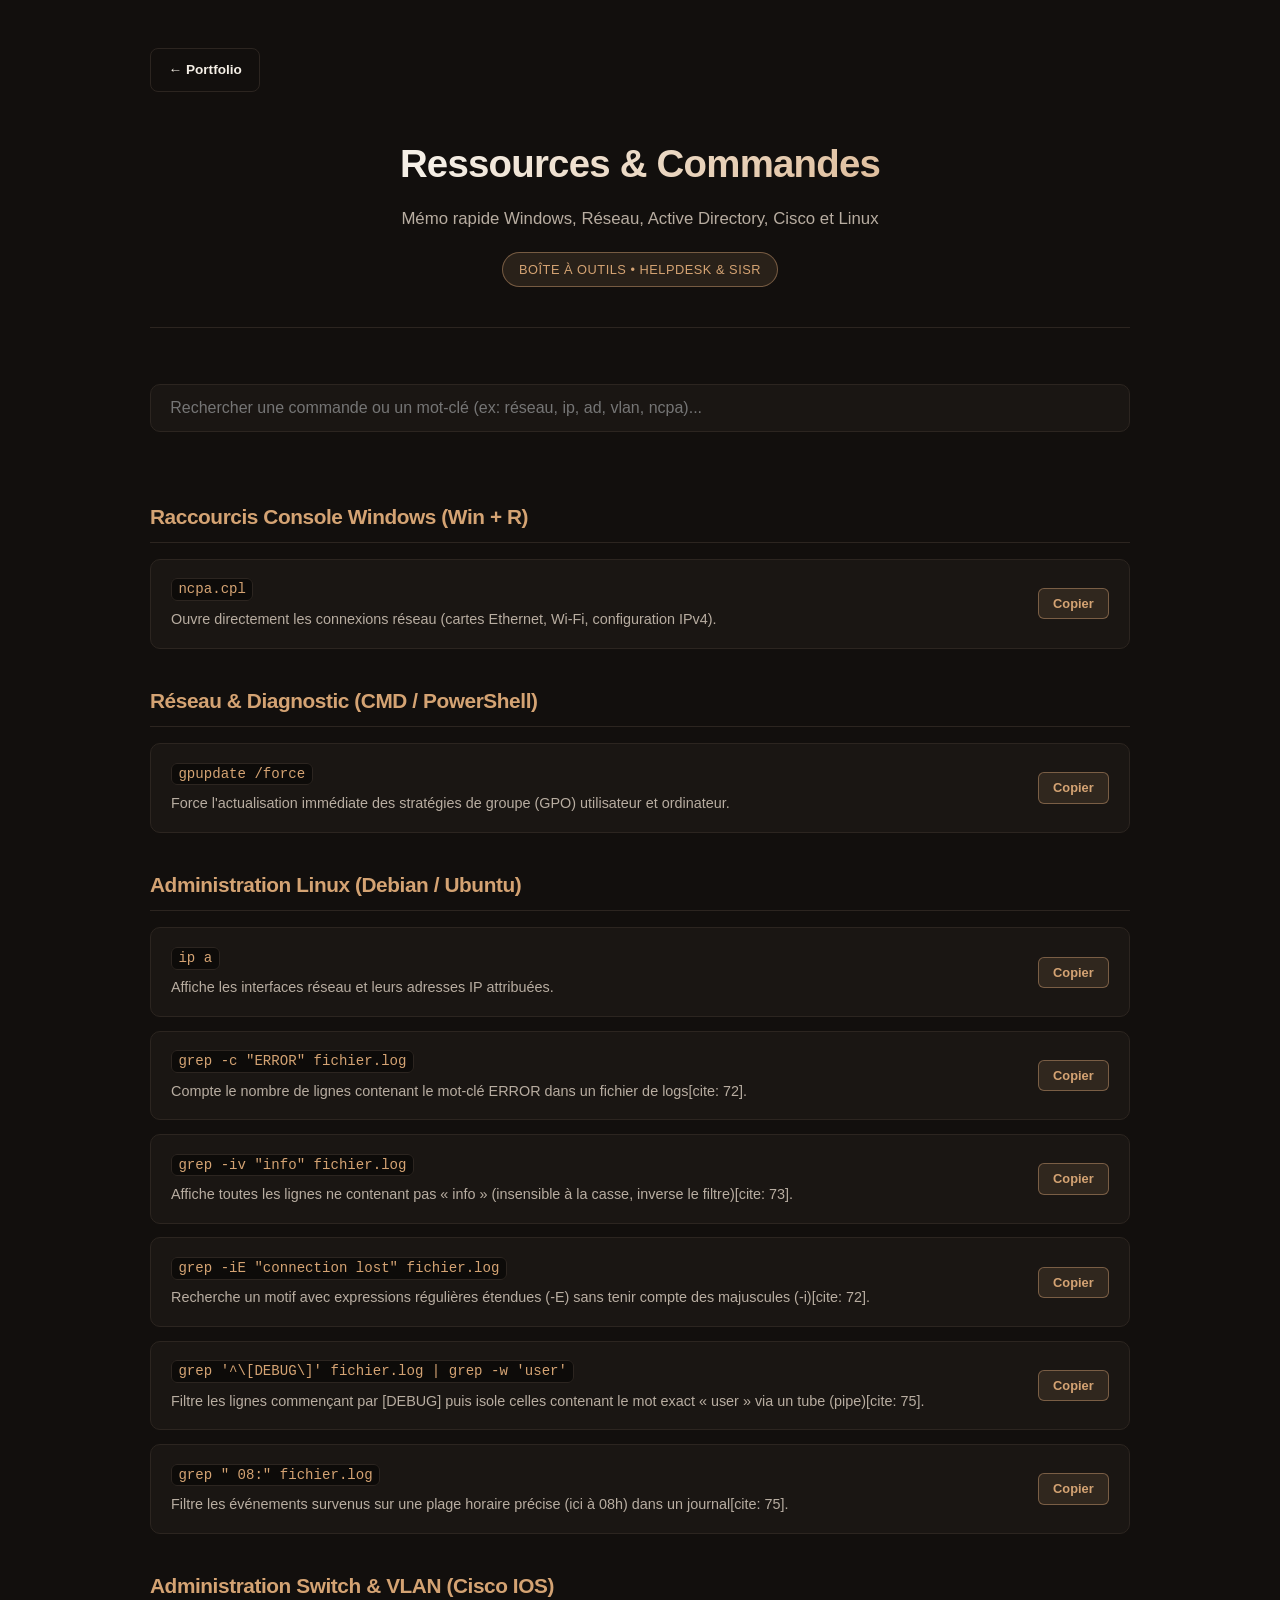
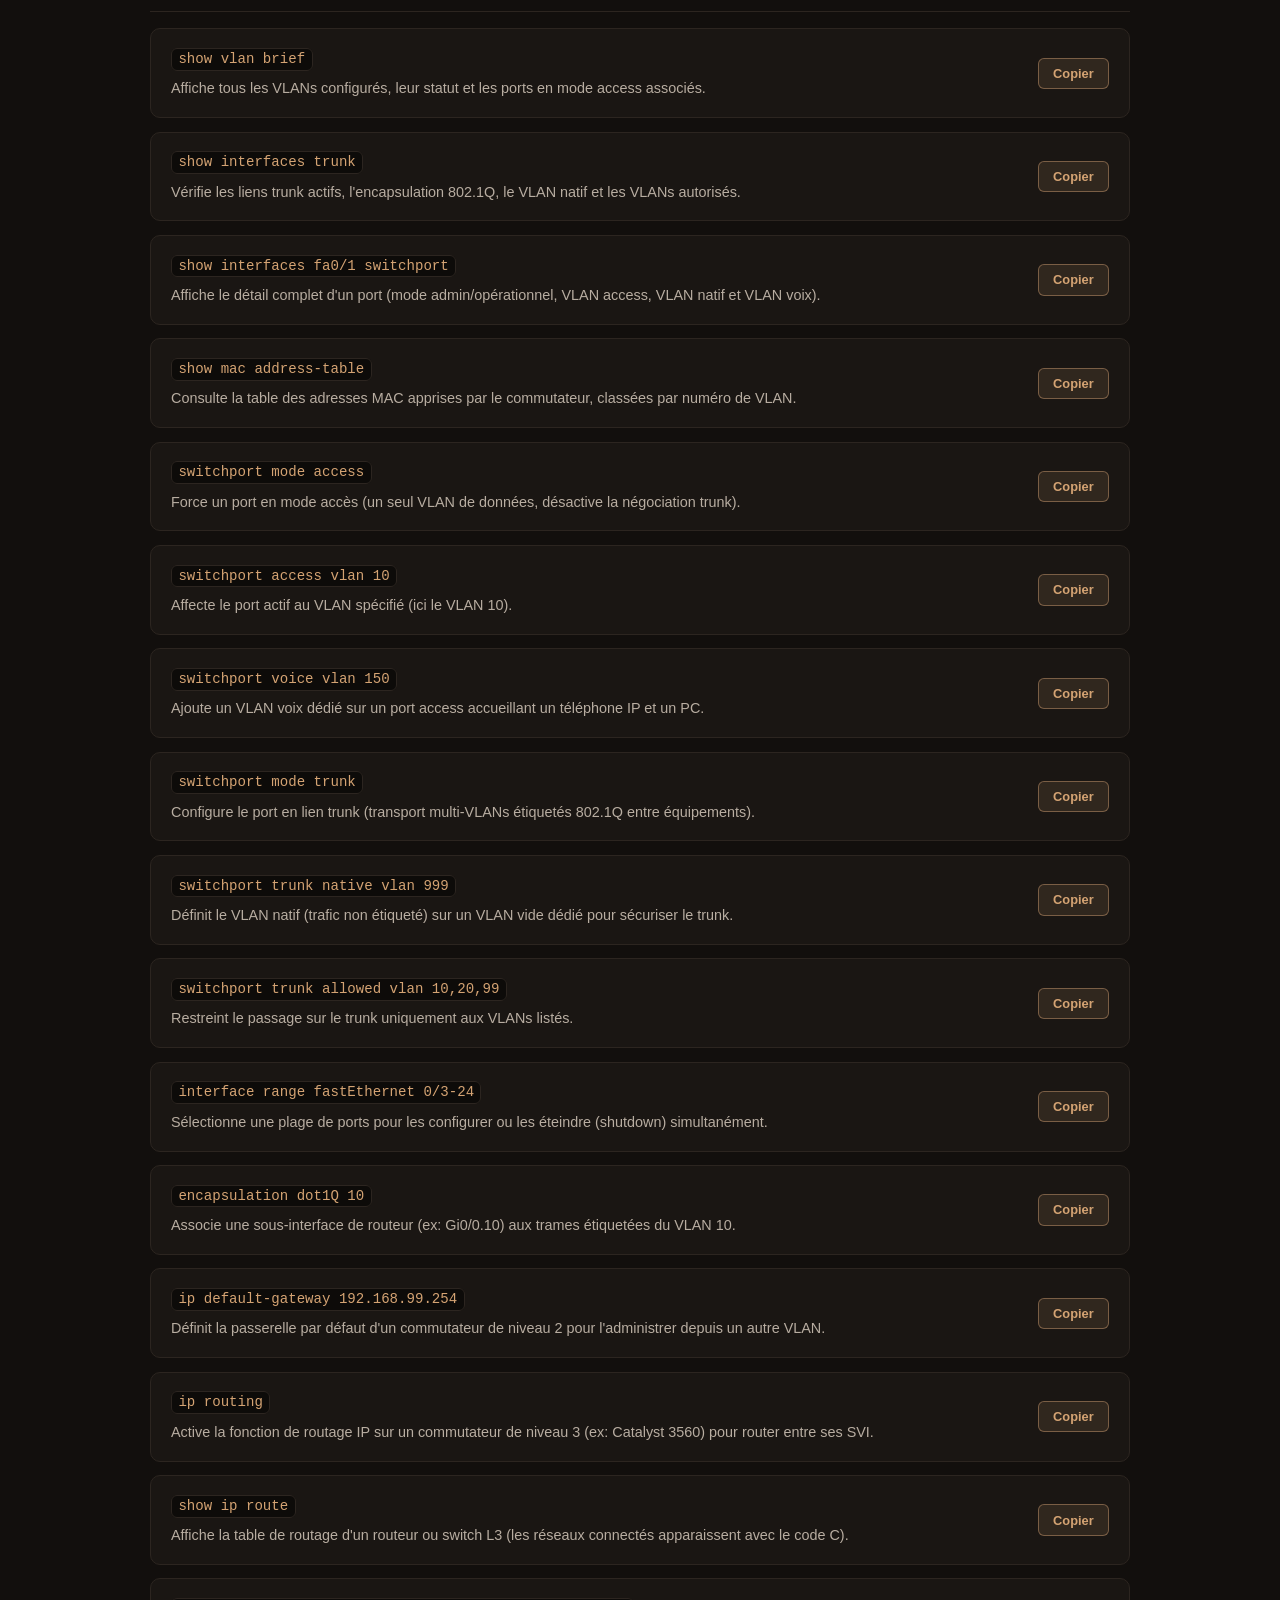
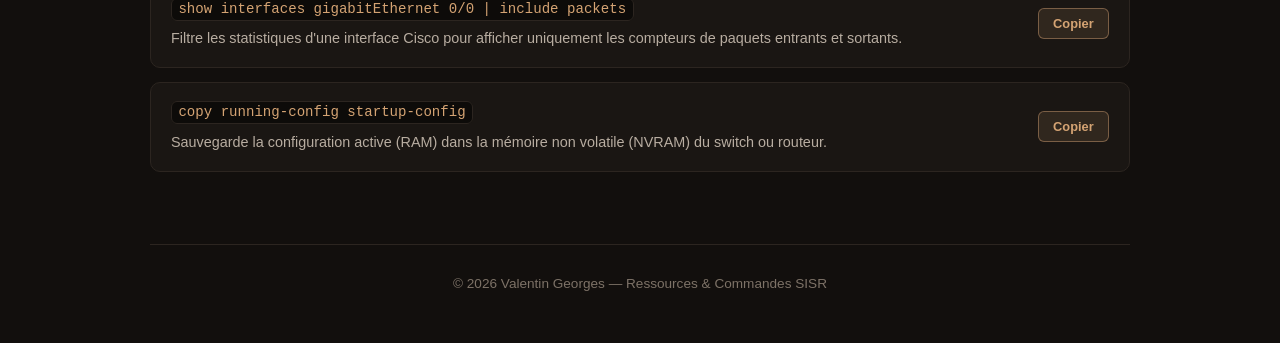
==== commit 95dfe199: "Ajout du cours ligne de commande grep linux" ====
--- a/ressources.html
+++ b/ressources.html
@@ -57,6 +57,45 @@
                 </div>
                 <button class="btn-copier" onclick="copyCmd(this, 'ip a')">Copier</button>
             </div>
+            <div class="commande-ligne">
+                <div class="commande-info">
+                    <code>grep -c "ERROR" fichier.log</code>
+                    <p class="commande-desc">Compte le nombre de lignes contenant le mot-clé ERROR dans un fichier de logs[cite: 72].</p>
+                </div>
+                <button class="btn-copier" onclick="copyCmd(this, 'grep -c &quot;ERROR&quot; fichier.log')">Copier</button>
+            </div>
+
+            <div class="commande-ligne">
+                <div class="commande-info">
+                    <code>grep -iv "info" fichier.log</code>
+                    <p class="commande-desc">Affiche toutes les lignes ne contenant pas « info » (insensible à la casse, inverse le filtre)[cite: 73].</p>
+                </div>
+                <button class="btn-copier" onclick="copyCmd(this, 'grep -iv &quot;info&quot; fichier.log')">Copier</button>
+            </div>
+
+            <div class="commande-ligne">
+                <div class="commande-info">
+                    <code>grep -iE "connection lost" fichier.log</code>
+                    <p class="commande-desc">Recherche un motif avec expressions régulières étendues (-E) sans tenir compte des majuscules (-i)[cite: 72].</p>
+                </div>
+                <button class="btn-copier" onclick="copyCmd(this, 'grep -iE &quot;connection lost&quot; fichier.log')">Copier</button>
+            </div>
+
+            <div class="commande-ligne">
+                <div class="commande-info">
+                    <code>grep '^\[DEBUG\]' fichier.log | grep -w 'user'</code>
+                    <p class="commande-desc">Filtre les lignes commençant par [DEBUG] puis isole celles contenant le mot exact « user » via un tube (pipe)[cite: 75].</p>
+                </div>
+                <button class="btn-copier" onclick="copyCmd(this, 'grep \'^\\[DEBUG\\]\' fichier.log | grep -w \'user\'')">Copier</button>
+            </div>
+
+            <div class="commande-ligne">
+                <div class="commande-info">
+                    <code>grep " 08:" fichier.log</code>
+                    <p class="commande-desc">Filtre les événements survenus sur une plage horaire précise (ici à 08h) dans un journal[cite: 75].</p>
+                </div>
+                <button class="btn-copier" onclick="copyCmd(this, 'grep &quot; 08:&quot; fichier.log')">Copier</button>
+            </div>
 
             <!-- CATÉGORIE 4 : ADMINISTRATION SWITCH & VLAN (CISCO IOS) -->
             <h2 class="categorie-titre">Administration Switch & VLAN (Cisco IOS)</h2>
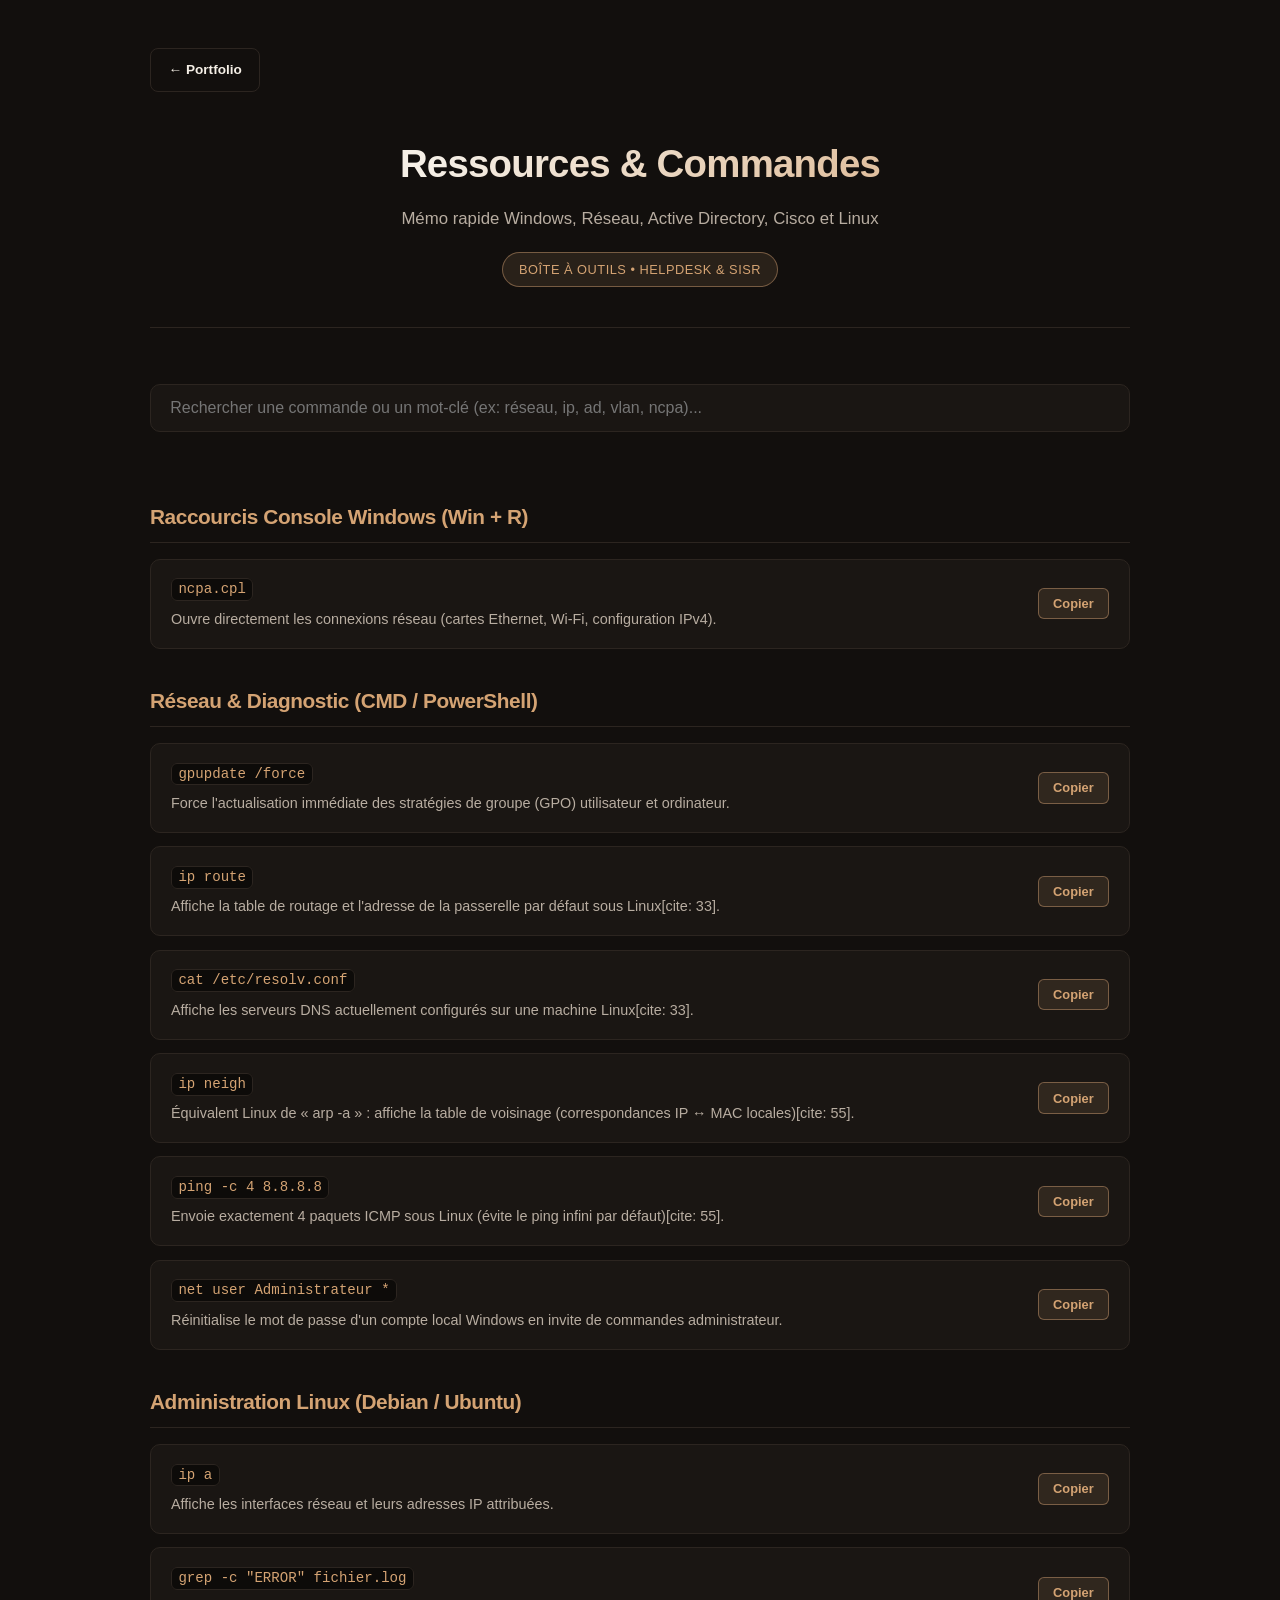
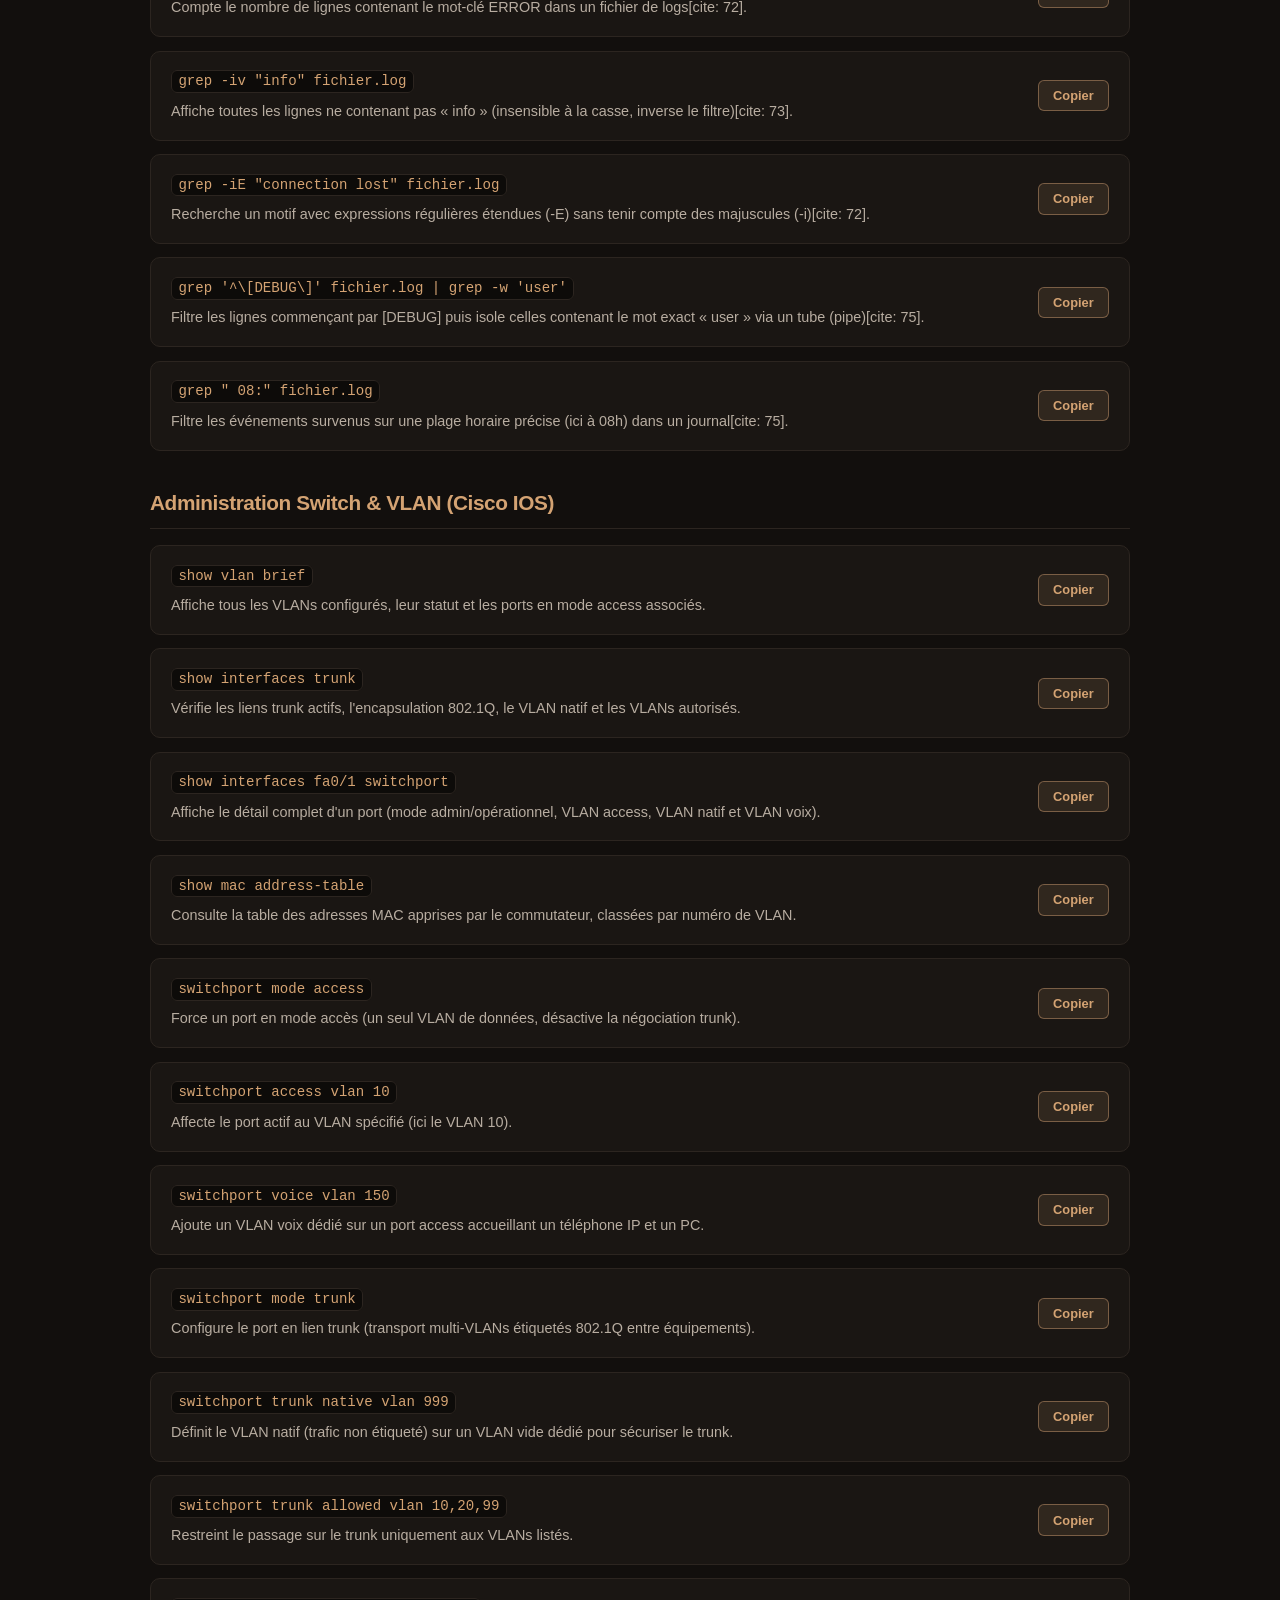
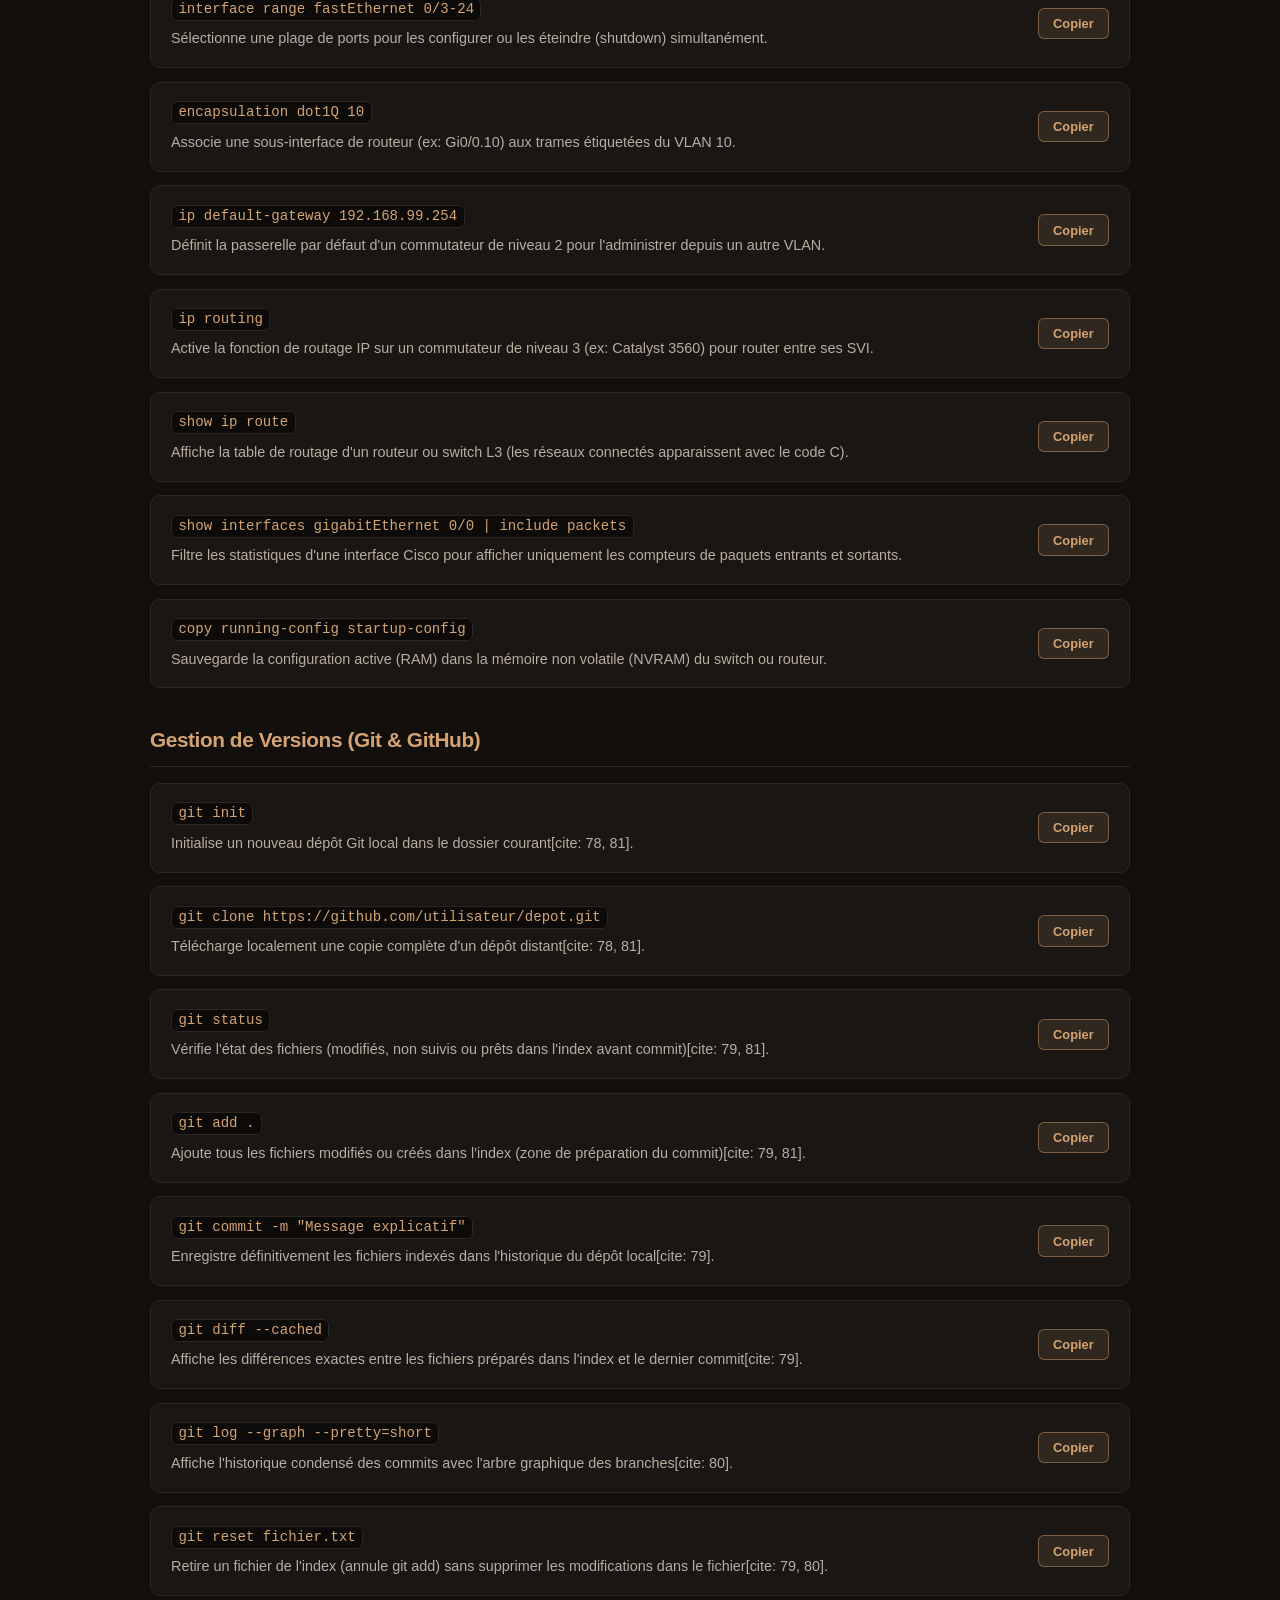
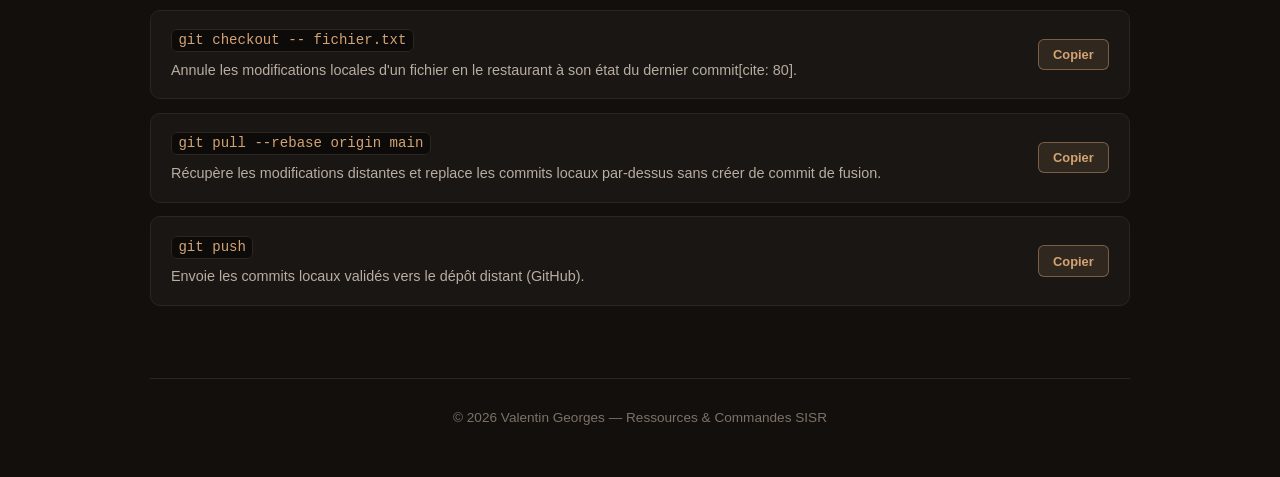
==== commit 6f4ea364: "ajout du tp4 atelier pro 2" ====
--- a/ressources.html
+++ b/ressources.html
@@ -46,7 +46,45 @@
                 </div>
                 <button class="btn-copier" onclick="copyCmd(this, 'gpupdate /force')">Copier</button>
             </div>
-
+<div class="commande-ligne">
+                <div class="commande-info">
+                    <code>ip route</code>
+                    <p class="commande-desc">Affiche la table de routage et l'adresse de la passerelle par défaut sous Linux[cite: 33].</p>
+                </div>
+                <button class="btn-copier" onclick="copyCmd(this, 'ip route')">Copier</button>
+            </div>
+
+            <div class="commande-ligne">
+                <div class="commande-info">
+                    <code>cat /etc/resolv.conf</code>
+                    <p class="commande-desc">Affiche les serveurs DNS actuellement configurés sur une machine Linux[cite: 33].</p>
+                </div>
+                <button class="btn-copier" onclick="copyCmd(this, 'cat /etc/resolv.conf')">Copier</button>
+            </div>
+
+            <div class="commande-ligne">
+                <div class="commande-info">
+                    <code>ip neigh</code>
+                    <p class="commande-desc">Équivalent Linux de « arp -a » : affiche la table de voisinage (correspondances IP ↔ MAC locales)[cite: 55].</p>
+                </div>
+                <button class="btn-copier" onclick="copyCmd(this, 'ip neigh')">Copier</button>
+            </div>
+
+            <div class="commande-ligne">
+                <div class="commande-info">
+                    <code>ping -c 4 8.8.8.8</code>
+                    <p class="commande-desc">Envoie exactement 4 paquets ICMP sous Linux (évite le ping infini par défaut)[cite: 55].</p>
+                </div>
+                <button class="btn-copier" onclick="copyCmd(this, 'ping -c 4 8.8.8.8')">Copier</button>
+            </div>
+
+            <div class="commande-ligne">
+                <div class="commande-info">
+                    <code>net user Administrateur *</code>
+                    <p class="commande-desc">Réinitialise le mot de passe d'un compte local Windows en invite de commandes administrateur.</p>
+                </div>
+                <button class="btn-copier" onclick="copyCmd(this, 'net user Administrateur *')">Copier</button>
+            </div>
             <!-- CATÉGORIE 3 : LINUX (DEBIAN / UBUNTU) -->
             <h2 class="categorie-titre">Administration Linux (Debian / Ubuntu)</h2>
 
@@ -234,6 +272,96 @@
                     <p class="commande-desc">Sauvegarde la configuration active (RAM) dans la mémoire non volatile (NVRAM) du switch ou routeur.</p>
                 </div>
                 <button class="btn-copier" onclick="copyCmd(this, 'copy running-config startup-config')">Copier</button>
+            </div>
+            <!-- CATÉGORIE 5 : GESTION DE VERSIONS (GIT & GITHUB) -->
+            <h2 class="categorie-titre">Gestion de Versions (Git & GitHub)</h2>
+
+            <div class="commande-ligne">
+                <div class="commande-info">
+                    <code>git init</code>
+                    <p class="commande-desc">Initialise un nouveau dépôt Git local dans le dossier courant[cite: 78, 81].</p>
+                </div>
+                <button class="btn-copier" onclick="copyCmd(this, 'git init')">Copier</button>
+            </div>
+
+            <div class="commande-ligne">
+                <div class="commande-info">
+                    <code>git clone https://github.com/utilisateur/depot.git</code>
+                    <p class="commande-desc">Télécharge localement une copie complète d'un dépôt distant[cite: 78, 81].</p>
+                </div>
+                <button class="btn-copier" onclick="copyCmd(this, 'git clone https://github.com/utilisateur/depot.git')">Copier</button>
+            </div>
+
+            <div class="commande-ligne">
+                <div class="commande-info">
+                    <code>git status</code>
+                    <p class="commande-desc">Vérifie l'état des fichiers (modifiés, non suivis ou prêts dans l'index avant commit)[cite: 79, 81].</p>
+                </div>
+                <button class="btn-copier" onclick="copyCmd(this, 'git status')">Copier</button>
+            </div>
+
+            <div class="commande-ligne">
+                <div class="commande-info">
+                    <code>git add .</code>
+                    <p class="commande-desc">Ajoute tous les fichiers modifiés ou créés dans l'index (zone de préparation du commit)[cite: 79, 81].</p>
+                </div>
+                <button class="btn-copier" onclick="copyCmd(this, 'git add .')">Copier</button>
+            </div>
+
+            <div class="commande-ligne">
+                <div class="commande-info">
+                    <code>git commit -m "Message explicatif"</code>
+                    <p class="commande-desc">Enregistre définitivement les fichiers indexés dans l'historique du dépôt local[cite: 79].</p>
+                </div>
+                <button class="btn-copier" onclick="copyCmd(this, 'git commit -m &quot;Message explicatif&quot;')">Copier</button>
+            </div>
+
+            <div class="commande-ligne">
+                <div class="commande-info">
+                    <code>git diff --cached</code>
+                    <p class="commande-desc">Affiche les différences exactes entre les fichiers préparés dans l'index et le dernier commit[cite: 79].</p>
+                </div>
+                <button class="btn-copier" onclick="copyCmd(this, 'git diff --cached')">Copier</button>
+            </div>
+
+            <div class="commande-ligne">
+                <div class="commande-info">
+                    <code>git log --graph --pretty=short</code>
+                    <p class="commande-desc">Affiche l'historique condensé des commits avec l'arbre graphique des branches[cite: 80].</p>
+                </div>
+                <button class="btn-copier" onclick="copyCmd(this, 'git log --graph --pretty=short')">Copier</button>
+            </div>
+
+            <div class="commande-ligne">
+                <div class="commande-info">
+                    <code>git reset fichier.txt</code>
+                    <p class="commande-desc">Retire un fichier de l'index (annule git add) sans supprimer les modifications dans le fichier[cite: 79, 80].</p>
+                </div>
+                <button class="btn-copier" onclick="copyCmd(this, 'git reset fichier.txt')">Copier</button>
+            </div>
+
+            <div class="commande-ligne">
+                <div class="commande-info">
+                    <code>git checkout -- fichier.txt</code>
+                    <p class="commande-desc">Annule les modifications locales d'un fichier en le restaurant à son état du dernier commit[cite: 80].</p>
+                </div>
+                <button class="btn-copier" onclick="copyCmd(this, 'git checkout -- fichier.txt')">Copier</button>
+            </div>
+
+            <div class="commande-ligne">
+                <div class="commande-info">
+                    <code>git pull --rebase origin main</code>
+                    <p class="commande-desc">Récupère les modifications distantes et replace les commits locaux par-dessus sans créer de commit de fusion.</p>
+                </div>
+                <button class="btn-copier" onclick="copyCmd(this, 'git pull --rebase origin main')">Copier</button>
+            </div>
+
+            <div class="commande-ligne">
+                <div class="commande-info">
+                    <code>git push</code>
+                    <p class="commande-desc">Envoie les commits locaux validés vers le dépôt distant (GitHub).</p>
+                </div>
+                <button class="btn-copier" onclick="copyCmd(this, 'git push')">Copier</button>
             </div>
 
         </main>
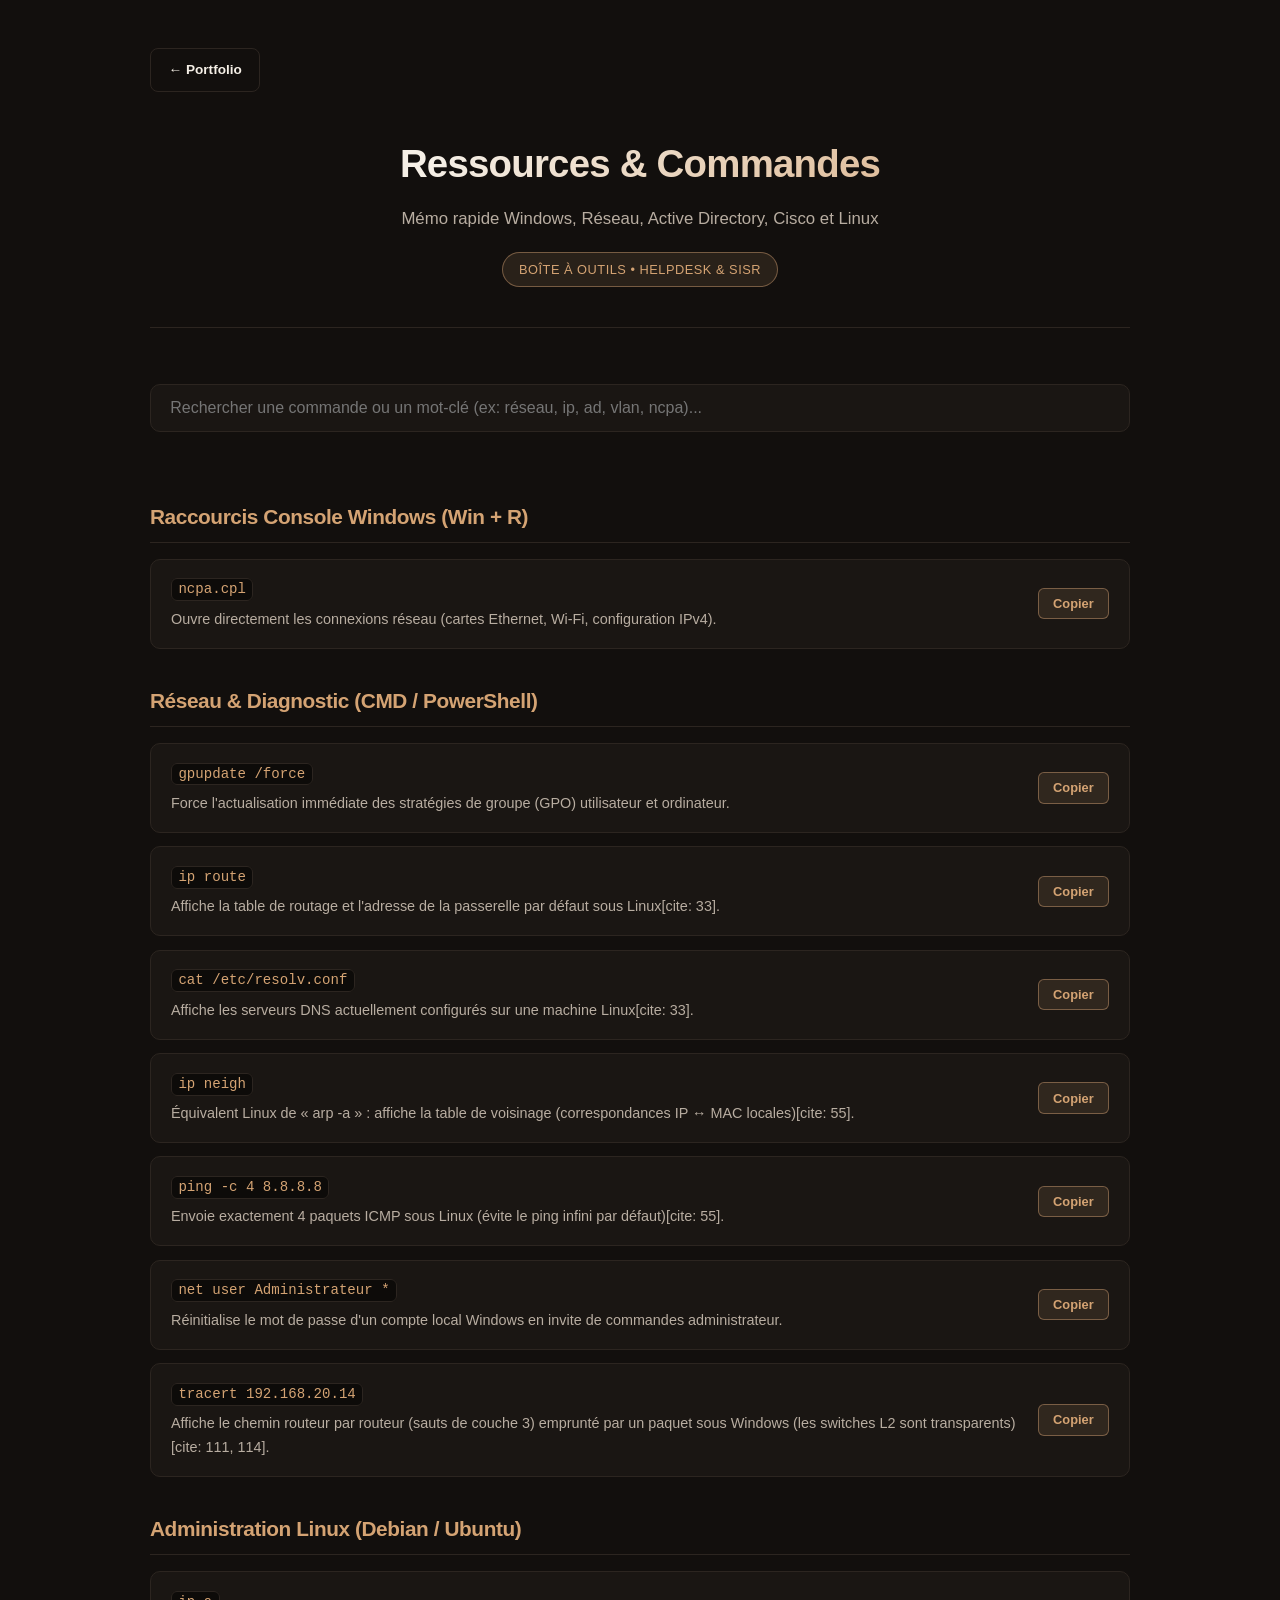
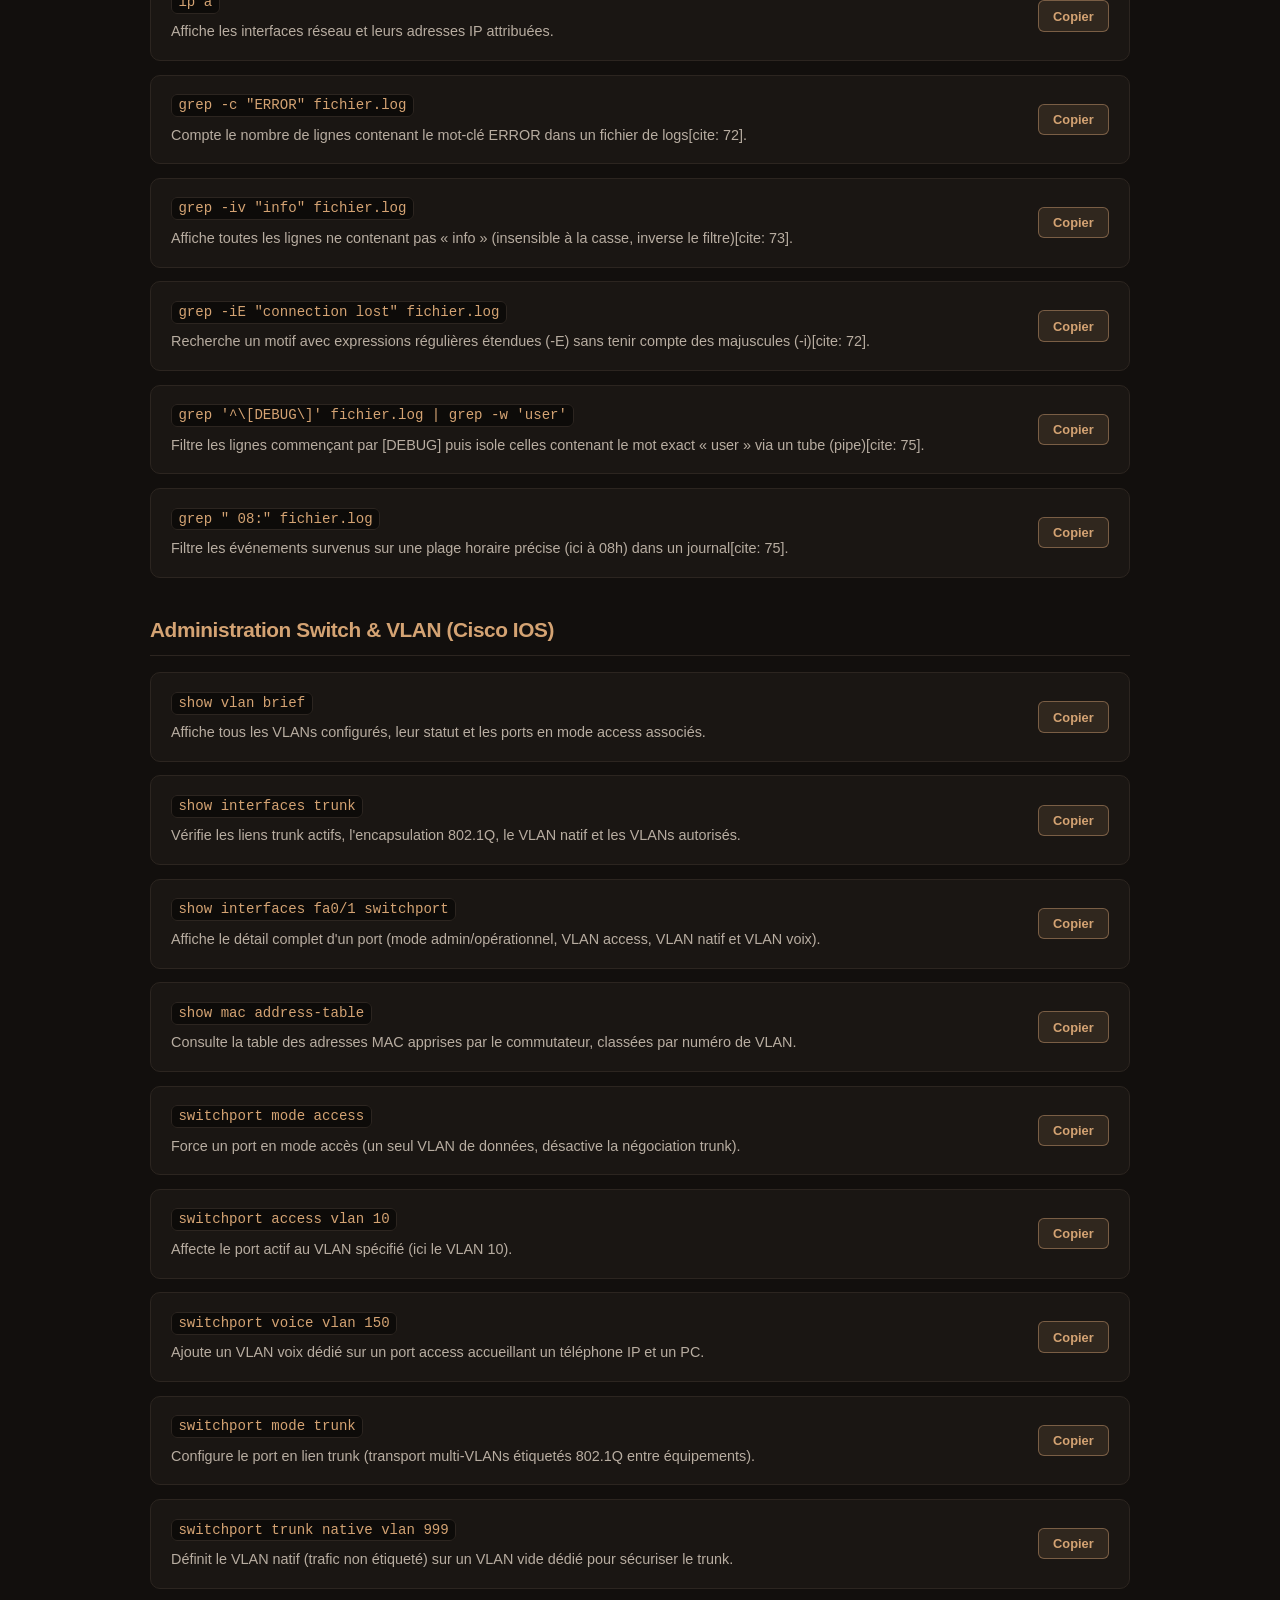
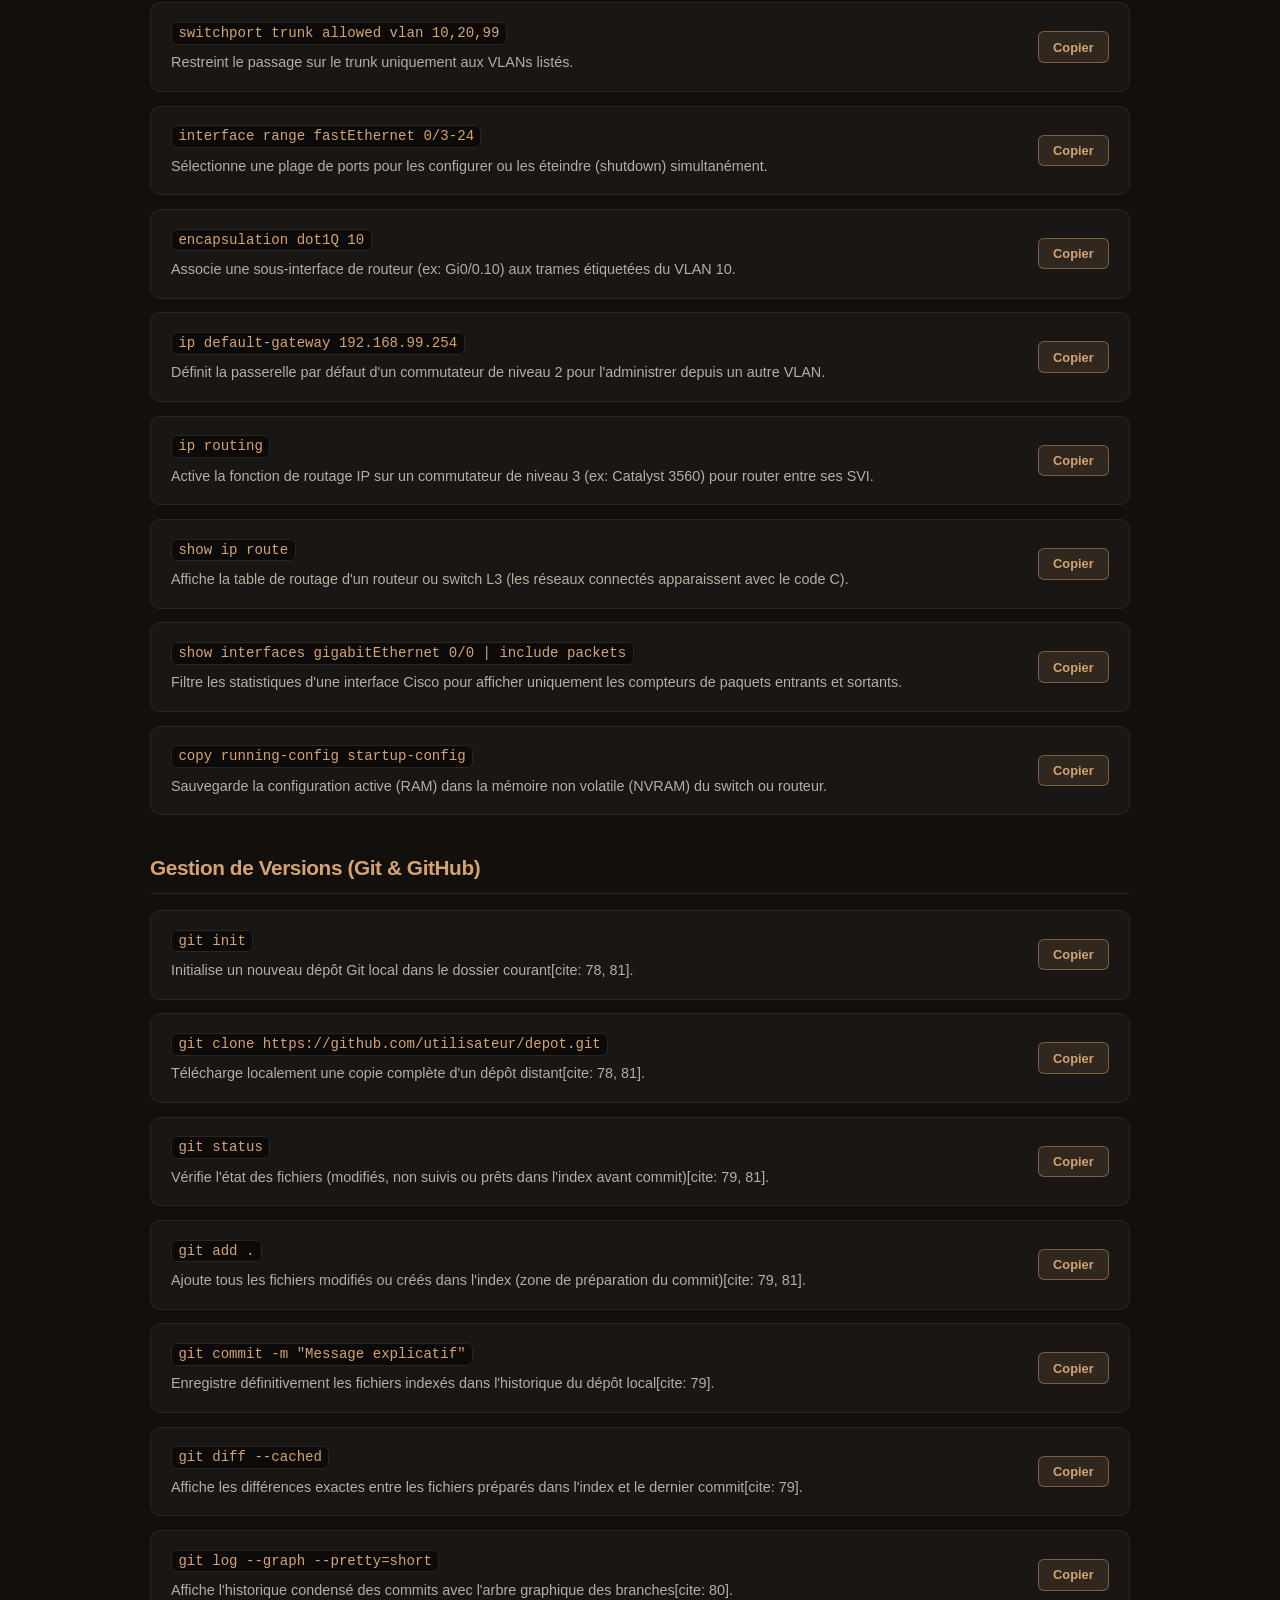
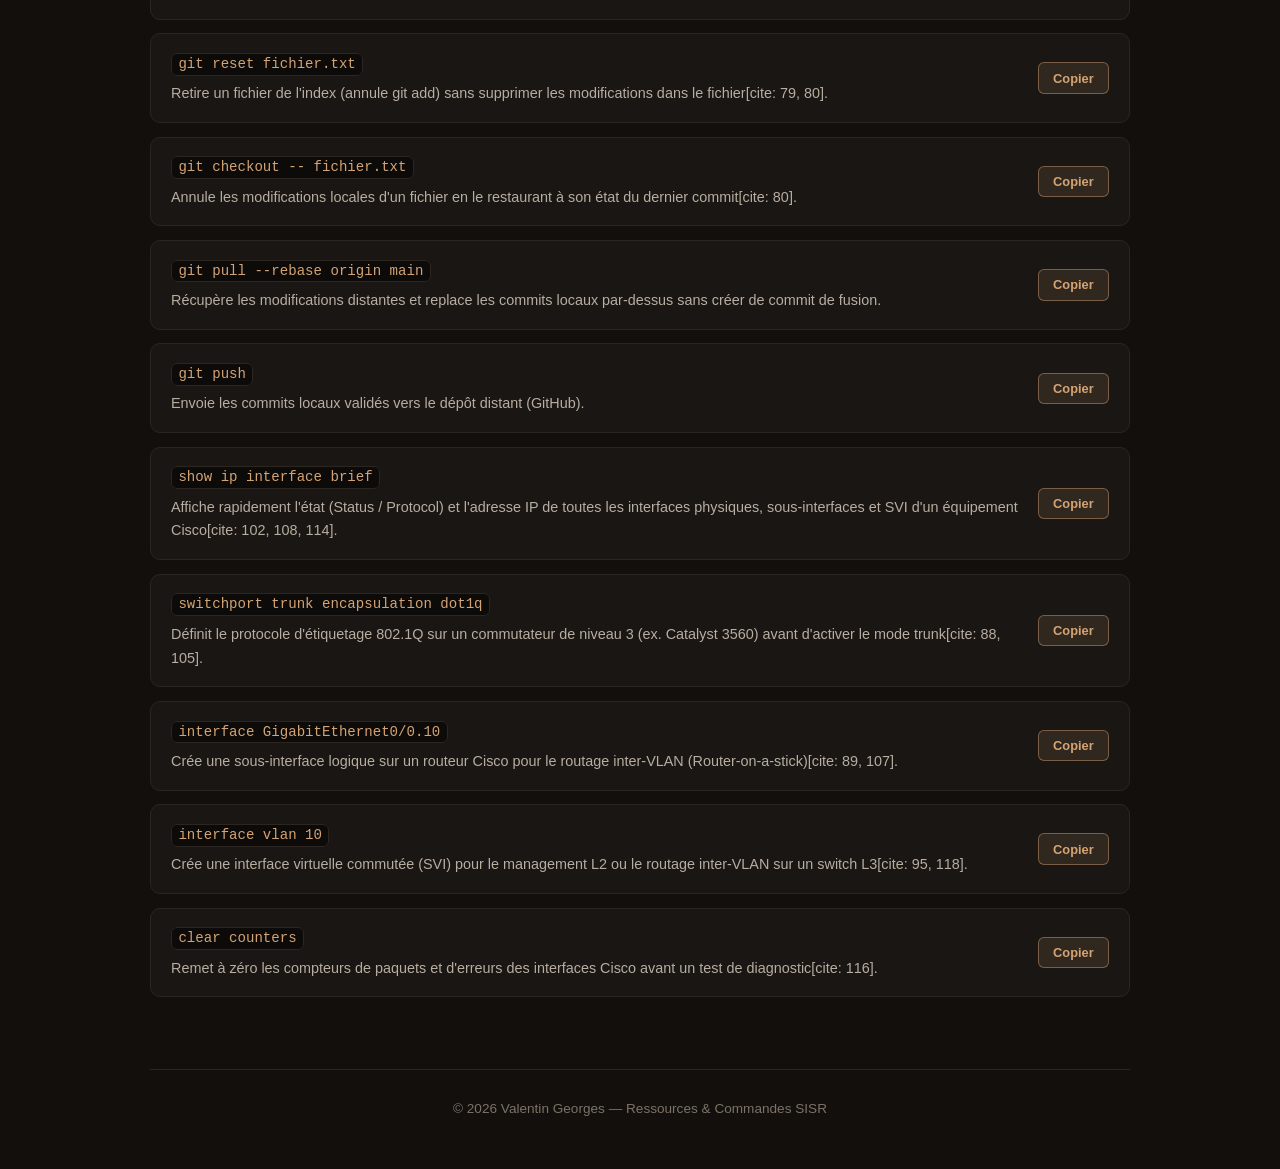
==== commit 8a9b174a: "ajout de cours" ====
--- a/ressources.html
+++ b/ressources.html
@@ -85,6 +85,15 @@
                 </div>
                 <button class="btn-copier" onclick="copyCmd(this, 'net user Administrateur *')">Copier</button>
             </div>
+            <div class="commande-ligne">
+                <div class="commande-info">
+                    <code>tracert 192.168.20.14</code>
+                    <p class="commande-desc">Affiche le chemin routeur par routeur (sauts de couche 3) emprunté par un paquet sous Windows (les switches L2 sont transparents)[cite: 111, 114].</p>
+                </div>
+                <button class="btn-copier" onclick="copyCmd(this, 'tracert 192.168.20.14')">Copier</button>
+            </div>
+
+
             <!-- CATÉGORIE 3 : LINUX (DEBIAN / UBUNTU) -->
             <h2 class="categorie-titre">Administration Linux (Debian / Ubuntu)</h2>
 
@@ -362,6 +371,45 @@
                     <p class="commande-desc">Envoie les commits locaux validés vers le dépôt distant (GitHub).</p>
                 </div>
                 <button class="btn-copier" onclick="copyCmd(this, 'git push')">Copier</button>
+            </div>
+            <div class="commande-ligne">
+                <div class="commande-info">
+                    <code>show ip interface brief</code>
+                    <p class="commande-desc">Affiche rapidement l'état (Status / Protocol) et l'adresse IP de toutes les interfaces physiques, sous-interfaces et SVI d'un équipement Cisco[cite: 102, 108, 114].</p>
+                </div>
+                <button class="btn-copier" onclick="copyCmd(this, 'show ip interface brief')">Copier</button>
+            </div>
+
+            <div class="commande-ligne">
+                <div class="commande-info">
+                    <code>switchport trunk encapsulation dot1q</code>
+                    <p class="commande-desc">Définit le protocole d'étiquetage 802.1Q sur un commutateur de niveau 3 (ex. Catalyst 3560) avant d'activer le mode trunk[cite: 88, 105].</p>
+                </div>
+                <button class="btn-copier" onclick="copyCmd(this, 'switchport trunk encapsulation dot1q')">Copier</button>
+            </div>
+
+            <div class="commande-ligne">
+                <div class="commande-info">
+                    <code>interface GigabitEthernet0/0.10</code>
+                    <p class="commande-desc">Crée une sous-interface logique sur un routeur Cisco pour le routage inter-VLAN (Router-on-a-stick)[cite: 89, 107].</p>
+                </div>
+                <button class="btn-copier" onclick="copyCmd(this, 'interface GigabitEthernet0/0.10')">Copier</button>
+            </div>
+
+            <div class="commande-ligne">
+                <div class="commande-info">
+                    <code>interface vlan 10</code>
+                    <p class="commande-desc">Crée une interface virtuelle commutée (SVI) pour le management L2 ou le routage inter-VLAN sur un switch L3[cite: 95, 118].</p>
+                </div>
+                <button class="btn-copier" onclick="copyCmd(this, 'interface vlan 10')">Copier</button>
+            </div>
+
+            <div class="commande-ligne">
+                <div class="commande-info">
+                    <code>clear counters</code>
+                    <p class="commande-desc">Remet à zéro les compteurs de paquets et d'erreurs des interfaces Cisco avant un test de diagnostic[cite: 116].</p>
+                </div>
+                <button class="btn-copier" onclick="copyCmd(this, 'clear counters')">Copier</button>
             </div>
 
         </main>
--- a/style.css
+++ b/style.css
@@ -493,4 +493,22 @@
 .card-liste-cours .btn {
     justify-content: flex-start;
     text-align: left;
+}
+/* Grille côte à côte pour afficher 2 PDF sur la même page */
+.pdf-grille {
+    display: grid;
+    grid-template-columns: repeat(auto-fit, minmax(340px, 1fr));
+    gap: 1.5rem;
+    margin-top: 1.25rem;
+}
+
+.pdf-grille .pdf-cadre {
+    margin-top: 0.5rem;
+    height: 620px;
+}
+
+.pdf-colonne h3 {
+    margin-top: 0;
+    font-size: 1.05rem;
+    color: var(--text-primary);
 }
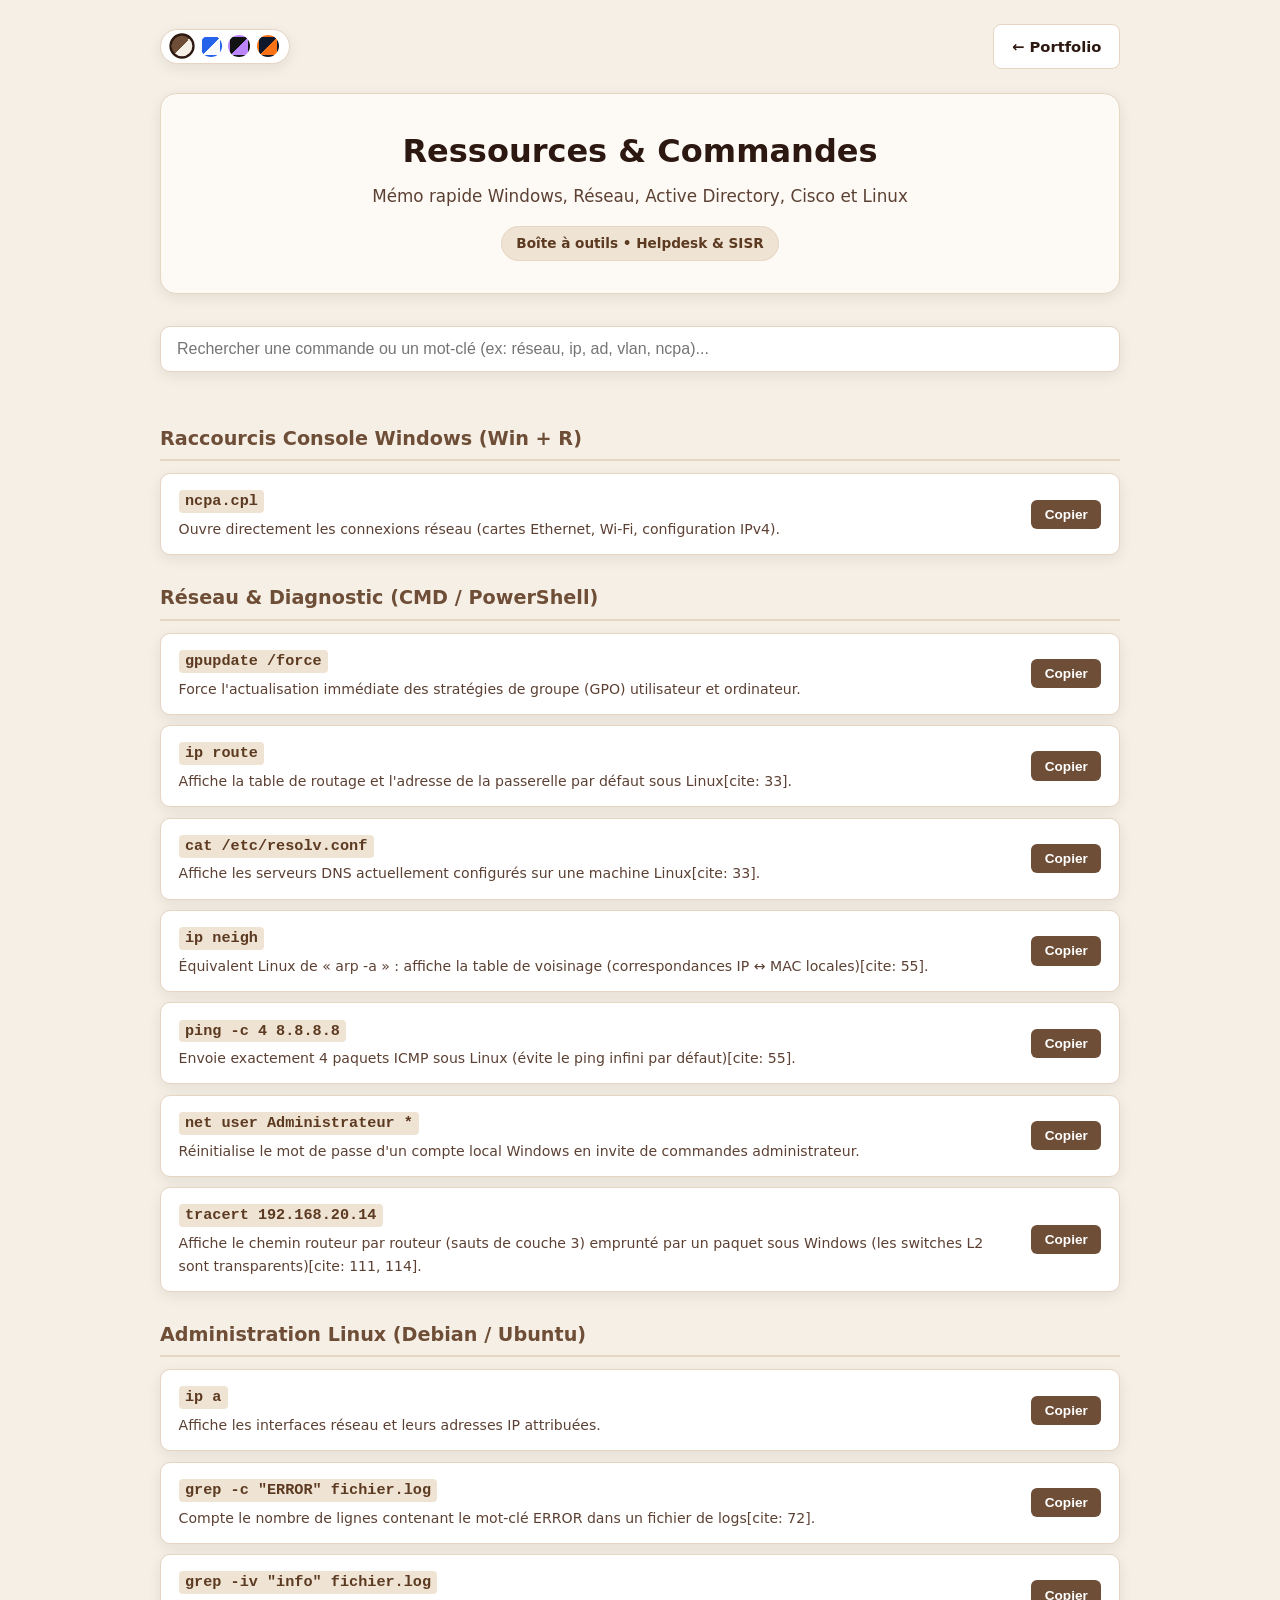
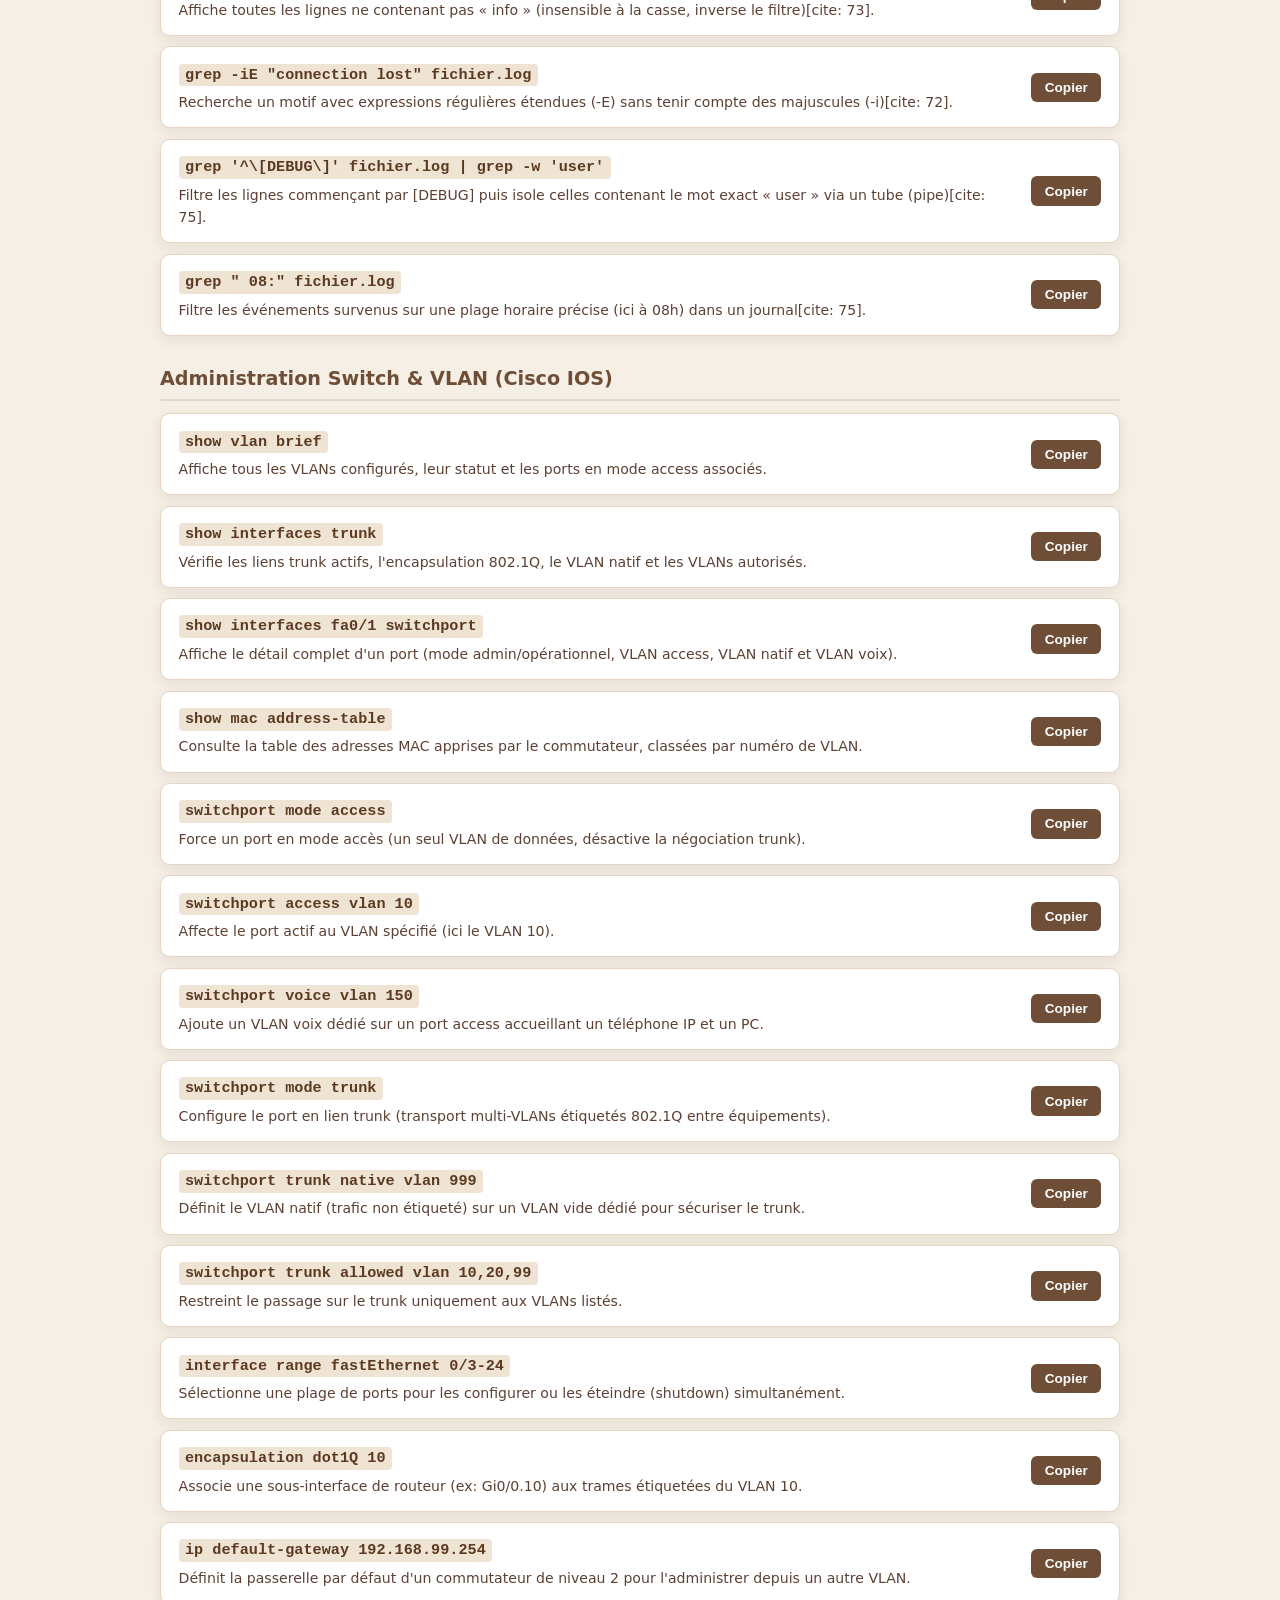
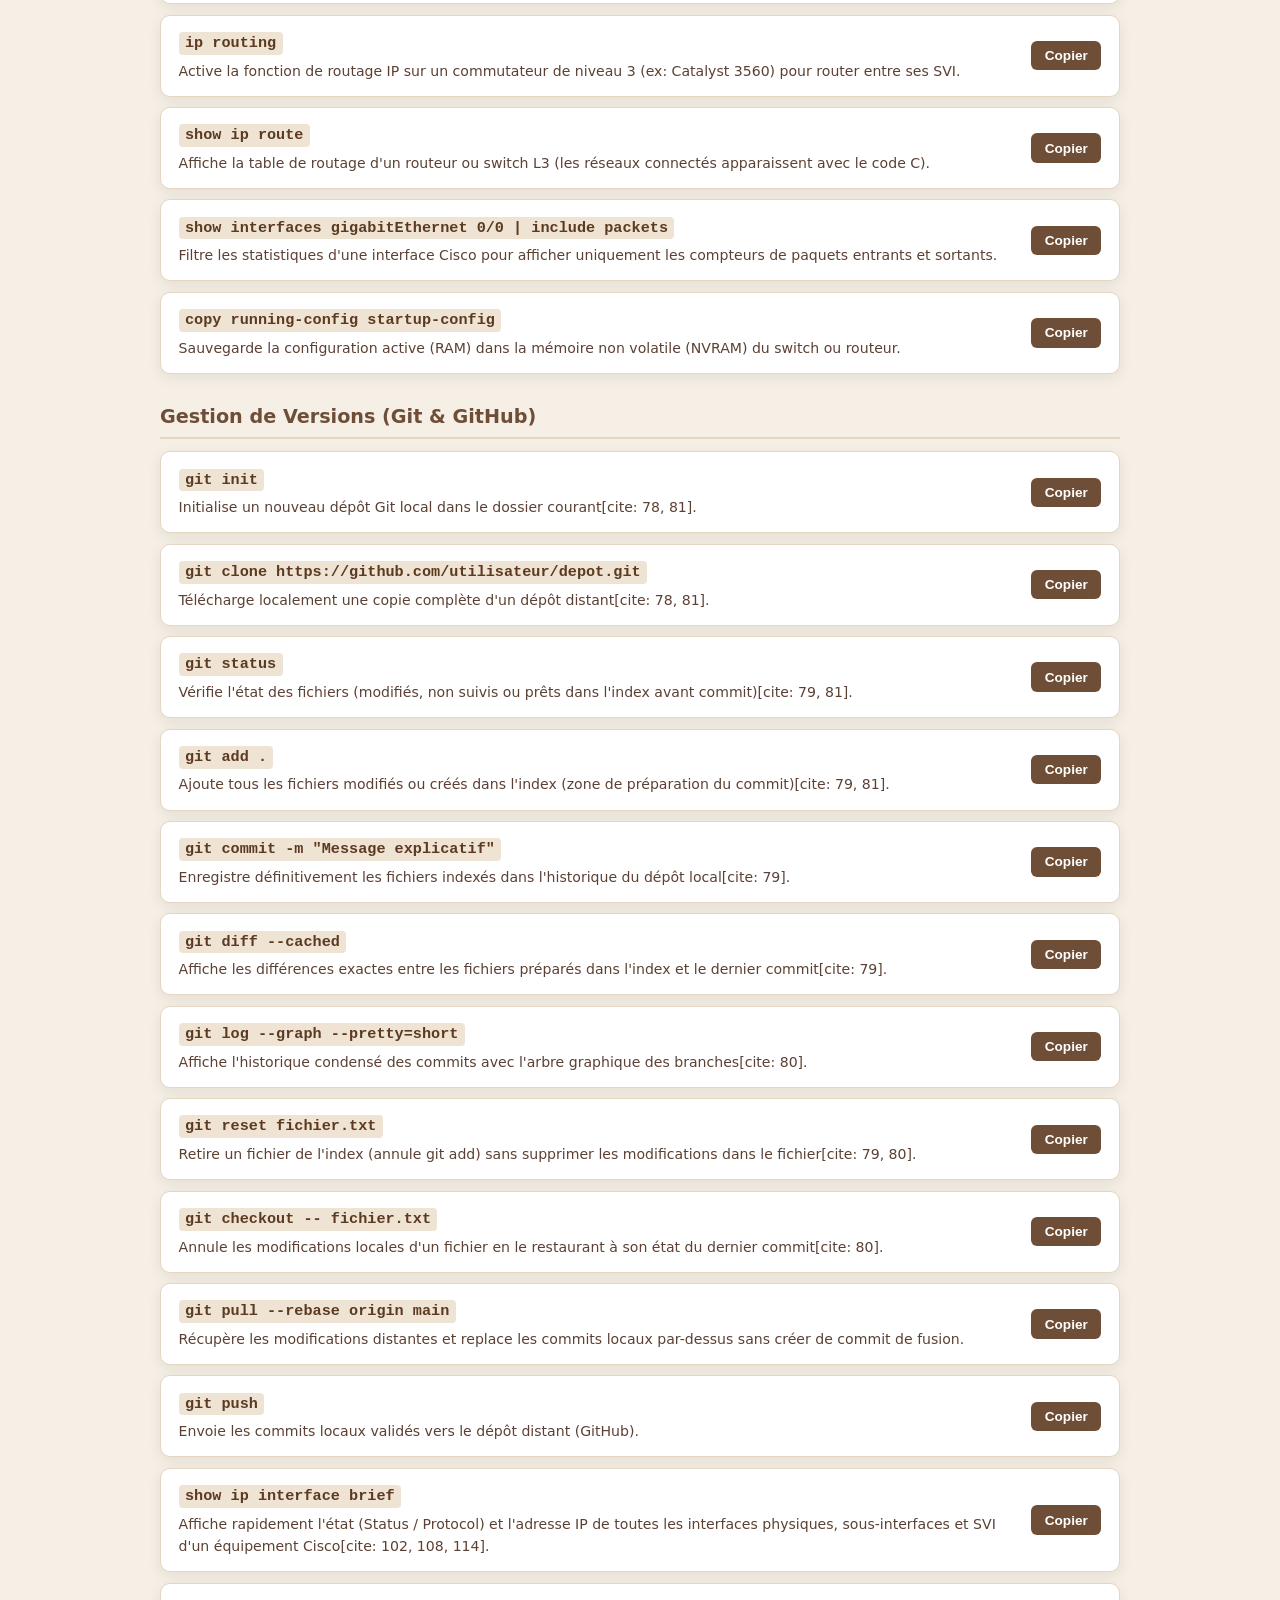
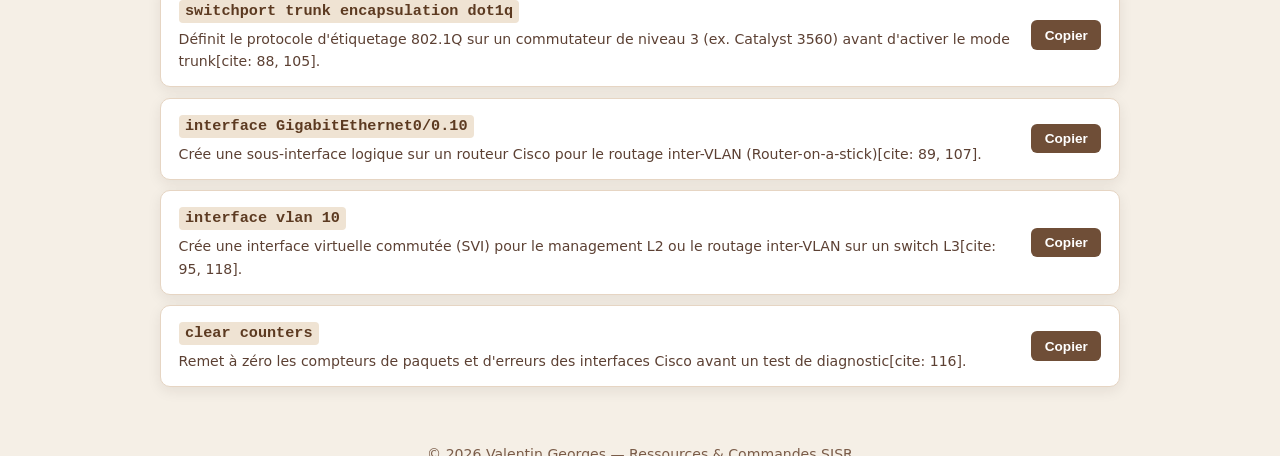
==== commit a1f03e78: "update ressources.html" ====
--- a/ressources.html
+++ b/ressources.html
@@ -5,6 +5,8 @@
     <meta name="viewport" content="width=device-width, initial-scale=1.0">
     <title>Ressources & Commandes Utiles | Valentin Georges</title>
     <link rel="stylesheet" href="style.css">
+  <script src="theme.js"></script>
+
 </head>
 <body>
 
--- a/style.css
+++ b/style.css
@@ -1,30 +1,85 @@
-/* ==========================================================================
-   DESIGN SYSTEM "ESPRESSO & CARAMEL" (INSPIRATION FINARY)
-   ========================================================================== */
+/* =========================================================
+   VARIABLES DE THÈMES (CAFÉ PAR DÉFAUT + CLAIR, SOMBRE, BLEU/ORANGE)
+   ========================================================= */
 :root {
-    /* Fonds (Brun profond & Espresso) */
-    --bg-main: #120F0D;          /* Fond principal très sombre et chaud */
-    --bg-surface: #1A1613;       /* Fond des cartes et panneaux */
-    --bg-surface-hover: #221D19; /* Survol des cartes */
-    --bg-code: #0D0B09;          /* Fond des blocs de code */
-
-    /* Textes (Crème, Lin & Taupe) */
-    --text-primary: #F5EFE6;     /* Blanc crème doux (lisible sans agresser) */
-    --text-secondary: #B8ADA1;   /* Beige grisé / taupe pour les descriptions */
-    --text-muted: #7D7267;       /* Brun clair discret */
-
-    /* Accents (Caramel, Or doux & Sable) */
-    --accent-caramel: #D4A373;   /* Caramel signature */
-    --accent-hover: #E2B68A;     /* Caramel éclairci au survol */
-    --accent-subtle: rgba(212, 163, 115, 0.12); /* Teinte de fond légère */
-
-    /* Bordures & Ombres */
-    --border-subtle: #2C2520;
-    --border-accent: rgba(212, 163, 115, 0.45);
-    --shadow-card: 0 8px 24px rgba(0, 0, 0, 0.35);
-}
-
-/* --- Réinitialisation & Base --- */
+    /* Thème 1 : Café / Espresso & Caramel (Défaut) */
+    --bg-primary: #f5efe6;
+    --bg-secondary: #fdfaf6;
+    --bg-card: #ffffff;
+    --bg-code: #2c1810;
+    --text-code: #f5efe6;
+    --text-primary: #2c1810;
+    --text-secondary: #5c4033;
+    --text-muted: #7a5c49;
+    --accent-primary: #6f4e37;
+    --accent-hover: #523826;
+    --accent-secondary: #d4a373;
+    --border-color: #e6d5c3;
+    --tag-bg: #efe3d3;
+    --tag-text: #5c3a21;
+    --shadow: 0 4px 14px rgba(44, 24, 16, 0.08);
+}
+
+[data-theme="clair"] {
+    /* Thème 2 : Clair Épuré (Blanc & Ardoise) */
+    --bg-primary: #f4f6f9;
+    --bg-secondary: #ffffff;
+    --bg-card: #ffffff;
+    --bg-code: #1e293b;
+    --text-code: #f8fafc;
+    --text-primary: #0f172a;
+    --text-secondary: #334155;
+    --text-muted: #64748b;
+    --accent-primary: #2563eb;
+    --accent-hover: #1d4ed8;
+    --accent-secondary: #93c5fd;
+    --border-color: #cbd5e1;
+    --tag-bg: #e2e8f0;
+    --tag-text: #1e293b;
+    --shadow: 0 4px 14px rgba(15, 23, 42, 0.06);
+}
+
+[data-theme="sombre"] {
+    /* Thème 3 : Sombre OLED / Anthracite */
+    --bg-primary: #121212;
+    --bg-secondary: #1e1e1e;
+    --bg-card: #242424;
+    --bg-code: #0a0a0a;
+    --text-code: #e2e8f0;
+    --text-primary: #f3f4f6;
+    --text-secondary: #d1d5db;
+    --text-muted: #9ca3af;
+    --accent-primary: #bb86fc;
+    --accent-hover: #9a67ea;
+    --accent-secondary: #03dac6;
+    --border-color: #333333;
+    --tag-bg: #2e2e2e;
+    --tag-text: #e5e7eb;
+    --shadow: 0 4px 16px rgba(0, 0, 0, 0.45);
+}
+
+[data-theme="bleu-orange"] {
+    /* Thème 4 : Bleu Marine & Orange (Tech / Réseau) */
+    --bg-primary: #0f172a;
+    --bg-secondary: #1e293b;
+    --bg-card: #1e293b;
+    --bg-code: #090d16;
+    --text-code: #38bdf8;
+    --text-primary: #f8fafc;
+    --text-secondary: #cbd5e1;
+    --text-muted: #94a3b8;
+    --accent-primary: #f97316;
+    --accent-hover: #ea580c;
+    --accent-secondary: #38bdf8;
+    --border-color: #334155;
+    --tag-bg: #0f172a;
+    --tag-text: #fb923c;
+    --shadow: 0 4px 16px rgba(2, 6, 23, 0.5);
+}
+
+/* =========================================================
+   BASE & MISE EN PAGE GÉNÉRALE
+   ========================================================= */
 * {
     box-sizing: border-box;
     margin: 0;
@@ -32,483 +87,463 @@
 }
 
 body {
-    font-family: "Inter", -apple-system, BlinkMacSystemFont, "Segoe UI", Roboto, sans-serif;
-    background-color: var(--bg-main);
-    color: var(--text-primary);
-    line-height: 1.65;
-    padding: 3rem 1.25rem;
-    -webkit-font-smoothing: antialiased;
+    font-family: 'Segoe UI', system-ui, -apple-system, sans-serif;
+    background-color: var(--bg-primary);
+    color: var(--text-primary);
+    line-height: 1.6;
+    transition: background-color 0.25s ease, color 0.25s ease;
+    padding: 1.5rem 1rem;
 }
 
 .container {
-    max-width: 980px;
+    max-width: 960px;
     margin: 0 auto;
 }
 
-/* --- Typographie globale --- */
-h1, h2, h3, h4 {
-    color: var(--text-primary);
-    font-weight: 600;
-    letter-spacing: -0.02em;
-}
-
-a {
-    color: var(--accent-caramel);
-    text-decoration: none;
-    transition: color 0.2s ease;
-}
-
-a:hover {
-    color: var(--accent-hover);
-}
-
-/* --- Barre de navigation supérieure --- */
+/* =========================================================
+   BARRE DE NAVIGATION & SÉLECTEUR DE THÈME
+   ========================================================= */
 .nav-barre {
     display: flex;
     justify-content: space-between;
     align-items: center;
+    flex-wrap: wrap;
     gap: 0.75rem;
-    margin-bottom: 2.5rem;
-}
-
-.nav-barre.nav-droite {
+    margin-bottom: 1.5rem;
+}
+
+.nav-droite {
     justify-content: flex-end;
 }
 
-.nav-barre .btn {
-    flex: 0 1 auto;
-}
-
-/* --- En-tête (Header) --- */
+.theme-switcher {
+    display: inline-flex;
+    align-items: center;
+    gap: 0.4rem;
+    background: var(--bg-card);
+    border: 1px solid var(--border-color);
+    padding: 0.35rem 0.65rem;
+    border-radius: 999px;
+    box-shadow: var(--shadow);
+}
+
+.theme-btn {
+    width: 22px;
+    height: 22px;
+    border-radius: 50%;
+    border: 2px solid transparent;
+    cursor: pointer;
+    transition: transform 0.15s ease, border-color 0.15s ease;
+    padding: 0;
+}
+
+.theme-btn:hover {
+    transform: scale(1.15);
+}
+
+.theme-btn.active {
+    border-color: var(--text-primary);
+    transform: scale(1.15);
+}
+
+/* Pastilles de couleurs des 4 boutons */
+.theme-btn[data-set-theme="cafe"] { background: linear-gradient(135deg, #6f4e37 50%, #f5efe6 50%); }
+.theme-btn[data-set-theme="clair"] { background: linear-gradient(135deg, #2563eb 50%, #f8fafc 50%); }
+.theme-btn[data-set-theme="sombre"] { background: linear-gradient(135deg, #121212 50%, #bb86fc 50%); }
+.theme-btn[data-set-theme="bleu-orange"] { background: linear-gradient(135deg, #0f172a 50%, #f97316 50%); }
+
+/* =========================================================
+   EN-TÊTE (HEADER)
+   ========================================================= */
 header {
     text-align: center;
-    margin-bottom: 3.5rem;
-    padding-bottom: 2.5rem;
-    border-bottom: 1px solid var(--border-subtle);
+    background: var(--bg-secondary);
+    border: 1px solid var(--border-color);
+    border-radius: 16px;
+    padding: 2rem 1.5rem;
+    margin-bottom: 2rem;
+    box-shadow: var(--shadow);
 }
 
 header h1 {
-    font-size: 2.4rem;
-    margin-bottom: 0.6rem;
-    background: linear-gradient(135deg, #F5EFE6 30%, #D4A373 100%);
-    -webkit-background-clip: text;
-    -webkit-text-fill-color: transparent;
+    font-size: 2rem;
+    color: var(--text-primary);
+    margin-bottom: 0.4rem;
 }
 
 header p {
     color: var(--text-secondary);
     font-size: 1.05rem;
-    max-width: 600px;
-    margin: 0 auto;
+    margin-bottom: 1rem;
 }
 
 .badge-header {
     display: inline-block;
-    background-color: var(--accent-subtle);
-    color: var(--accent-caramel);
-    border: 1px solid var(--border-accent);
-    padding: 0.35rem 1rem;
+    background: var(--tag-bg);
+    color: var(--tag-text);
+    border: 1px solid var(--border-color);
+    padding: 0.35rem 0.9rem;
     border-radius: 999px;
-    font-size: 0.8rem;
-    font-weight: 500;
-    letter-spacing: 0.04em;
-    text-transform: uppercase;
-    margin-top: 1.25rem;
-}
-
-/* --- Grille & Cartes Projets (Portfolio) --- */
-.grid {
-    display: grid;
-    grid-template-columns: repeat(auto-fit, minmax(290px, 1fr));
-    gap: 1.5rem;
-}
-
-.card {
-    background-color: var(--bg-surface);
-    border: 1px solid var(--border-subtle);
-    border-radius: 14px;
-    padding: 1.75rem;
+    font-size: 0.85rem;
+    font-weight: 600;
+}
+
+/* =========================================================
+   BOUTONS
+   ========================================================= */
+.btn {
+    display: inline-block;
+    text-decoration: none;
+    padding: 0.6rem 1.1rem;
+    border-radius: 8px;
+    font-weight: 600;
+    font-size: 0.92rem;
+    cursor: pointer;
+    border: none;
+    transition: background-color 0.2s ease, transform 0.1s ease;
+}
+
+.btn:active {
+    transform: scale(0.98);
+}
+
+.btn-primary {
+    background-color: var(--accent-primary);
+    color: #ffffff;
+}
+
+.btn-primary:hover {
+    background-color: var(--accent-hover);
+}
+
+.btn-secondary {
+    background-color: var(--bg-card);
+    color: var(--text-primary);
+    border: 1px solid var(--border-color);
+}
+
+.btn-secondary:hover {
+    background-color: var(--tag-bg);
+}
+
+/* =========================================================
+   CARTES ACCORDÉONS (INDEX.HTML)
+   ========================================================= */
+.grille-blocs {
     display: flex;
     flex-direction: column;
+    gap: 1.25rem;
+}
+
+details.card {
+    background: var(--bg-card);
+    border: 1px solid var(--border-color);
+    border-radius: 14px;
+    padding: 1.25rem 1.5rem;
+    box-shadow: var(--shadow);
+    transition: border-color 0.2s ease;
+}
+
+details.card[open] {
+    border-color: var(--accent-primary);
+}
+
+details.card summary {
+    list-style: none;
+    cursor: pointer;
+    display: flex;
     justify-content: space-between;
-    box-shadow: var(--shadow-card);
-    transition: transform 0.25s ease, border-color 0.25s ease, background-color 0.25s ease;
-}
-
-.card:hover {
-    transform: translateY(-3px);
-    background-color: var(--bg-surface-hover);
-    border-color: var(--border-accent);
-}
-
-.card h2, .card h3 {
-    font-size: 1.2rem;
-    margin-bottom: 0.6rem;
-}
-
-.card p {
+    align-items: center;
+    flex-wrap: wrap;
+    gap: 1rem;
+}
+
+details.card summary::-webkit-details-marker {
+    display: none;
+}
+
+details.card summary h2 {
+    font-size: 1.25rem;
+    color: var(--text-primary);
+    margin-bottom: 0.25rem;
+}
+
+details.card summary p {
+    font-size: 0.92rem;
     color: var(--text-secondary);
-    font-size: 0.92rem;
-    margin-bottom: 1.5rem;
-}
-
-/* --- Étiquettes (Tags) --- */
+}
+
 .tags {
     display: flex;
+    gap: 0.5rem;
     flex-wrap: wrap;
-    gap: 0.45rem;
-    margin-bottom: 1.6rem;
 }
 
 .tag {
-    background-color: var(--bg-main);
-    color: var(--accent-caramel);
-    font-size: 0.75rem;
-    font-weight: 500;
+    background: var(--tag-bg);
+    color: var(--tag-text);
     padding: 0.25rem 0.65rem;
     border-radius: 6px;
-    border: 1px solid var(--border-subtle);
-}
-
-/* --- Boutons d'action --- */
-.links {
-    display: flex;
+    font-size: 0.8rem;
+    font-weight: 600;
+}
+
+.card-liste-cours {
+    margin-top: 1.25rem;
+    padding-top: 1.25rem;
+    border-top: 1px solid var(--border-color);
+    display: grid;
+    grid-template-columns: repeat(auto-fill, minmax(260px, 1fr));
     gap: 0.75rem;
 }
 
-.btn {
-    display: inline-flex;
-    align-items: center;
-    justify-content: center;
-    font-size: 0.85rem;
+.card-liste-cours .btn {
+    text-align: left;
+}
+
+.cours-vide {
+    color: var(--text-muted);
+    font-style: italic;
+    font-size: 0.9rem;
+}
+
+/* =========================================================
+   FICHES DE COURS (COURS/*.HTML)
+   ========================================================= */
+.fiche-cours {
+    background: var(--bg-card);
+    border: 1px solid var(--border-color);
+    border-radius: 16px;
+    padding: 2rem;
+    box-shadow: var(--shadow);
+}
+
+.fiche-cours h2 {
+    font-size: 1.35rem;
+    color: var(--accent-primary);
+    margin: 1.75rem 0 0.75rem;
+    padding-bottom: 0.35rem;
+    border-bottom: 2px solid var(--border-color);
+}
+
+.fiche-cours h2:first-child {
+    margin-top: 0;
+}
+
+.fiche-cours h3 {
+    font-size: 1.1rem;
+    margin: 1.25rem 0 0.5rem;
+    color: var(--text-primary);
+}
+
+.fiche-cours p, .fiche-cours li {
+    color: var(--text-secondary);
+    margin-bottom: 0.65rem;
+}
+
+.fiche-cours ul, .fiche-cours ol {
+    margin-left: 1.5rem;
+    margin-bottom: 1rem;
+}
+
+.fiche-cours a {
+    color: var(--accent-primary);
     font-weight: 600;
-    padding: 0.6rem 1.1rem;
-    border-radius: 8px;
-    flex: 1;
-    cursor: pointer;
-    transition: all 0.2s ease;
-}
-
-.btn-primary {
-    background-color: var(--accent-caramel);
-    color: #120F0D;
-    border: 1px solid var(--accent-caramel);
-}
-
-.btn-primary:hover {
-    background-color: var(--accent-hover);
-    border-color: var(--accent-hover);
-    color: #120F0D;
-}
-
-.btn-secondary {
-    background-color: transparent;
-    color: var(--text-primary);
-    border: 1px solid var(--border-subtle);
-}
-
-.btn-secondary:hover {
-    background-color: var(--accent-subtle);
-    border-color: var(--accent-caramel);
-    color: var(--accent-caramel);
-}
-
-/* --- Tableaux & Blocs de code --- */
+}
+
+.encadre {
+    background: var(--bg-secondary);
+    border-left: 4px solid var(--accent-primary);
+    padding: 1rem 1.25rem;
+    border-radius: 0 10px 10px 0;
+    margin: 1.25rem 0;
+    color: var(--text-primary);
+}
+
+/* Blocs de code */
+pre {
+    background: var(--bg-code);
+    color: var(--text-code);
+    padding: 1rem 1.25rem;
+    border-radius: 10px;
+    overflow-x: auto;
+    margin: 1rem 0;
+    font-size: 0.9rem;
+    border: 1px solid var(--border-color);
+}
+
+code {
+    font-family: 'Consolas', 'Fira Code', monospace;
+    background: var(--tag-bg);
+    color: var(--tag-text);
+    padding: 0.15rem 0.4rem;
+    border-radius: 4px;
+    font-size: 0.9em;
+}
+
+pre code {
+    background: transparent;
+    color: inherit;
+    padding: 0;
+}
+
+/* Tableaux */
 table {
     width: 100%;
     border-collapse: collapse;
+    margin: 1.25rem 0;
+    font-size: 0.92rem;
+}
+
+th, td {
+    border: 1px solid var(--border-color);
+    padding: 0.7rem 0.9rem;
+    text-align: left;
+}
+
+th {
+    background: var(--tag-bg);
+    color: var(--tag-text);
+    font-weight: 700;
+}
+
+/* Intégration PDF */
+.pdf-cadre {
+    width: 100%;
+    height: 620px;
+    border: 1px solid var(--border-color);
+    border-radius: 10px;
+    margin-top: 0.75rem;
+}
+
+.pdf-grille {
+    display: grid;
+    grid-template-columns: repeat(auto-fit, minmax(320px, 1fr));
+    gap: 1.25rem;
+    margin-top: 1rem;
+}
+
+/* Galerie & Captures d'écran */
+.capture-figure {
     margin: 1.5rem 0;
-    background-color: var(--bg-surface);
-    border-radius: 10px;
-    overflow: hidden;
-    border: 1px solid var(--border-subtle);
-}
-
-th, td {
-    padding: 0.85rem 1rem;
-    text-align: left;
-    border-bottom: 1px solid var(--border-subtle);
-    font-size: 0.9rem;
-}
-
-th {
-    background-color: var(--bg-surface-hover);
-    color: var(--accent-caramel);
-    font-weight: 600;
-}
-
-pre, code {
-    font-family: "Cascadia Code", "Fira Code", Consolas, monospace;
-    background-color: var(--bg-code);
-    border: 1px solid var(--border-subtle);
-    border-radius: 6px;
-    font-size: 0.88rem;
-}
-
-code {
-    padding: 0.15rem 0.4rem;
-    color: var(--accent-caramel);
-}
-
-pre {
-    padding: 1.1rem;
-    overflow-x: auto;
-    margin: 1.25rem 0;
-    color: var(--text-primary);
-}
-
-pre code {
-    border: none;
-    padding: 0;
-    background: none;
-    color: inherit;
-}
-
-/* ==========================================================================
-   COMPOSANTS RÉUTILISABLES : FICHES DE COURS & TP (.fiche-cours)
-   ========================================================================== */
-.fiche-cours {
-    background-color: var(--bg-surface);
-    border: 1px solid var(--border-subtle);
-    border-radius: 14px;
-    padding: 2.25rem;
-    box-shadow: var(--shadow-card);
-}
-
-.fiche-cours h2 {
-    color: var(--accent-caramel);
-    font-size: 1.35rem;
-    margin: 2.2rem 0 1rem 0;
-    padding-bottom: 0.45rem;
-    border-bottom: 1px solid var(--border-subtle);
-}
-
-.fiche-cours h2:first-child {
-    margin-top: 0;
-}
-
-.fiche-cours h3 {
-    color: var(--text-primary);
-    font-size: 1.1rem;
-    margin: 1.5rem 0 0.6rem 0;
-}
-
-.fiche-cours p {
-    color: var(--text-secondary);
-    margin-bottom: 1rem;
-}
-
-.fiche-cours ul, .fiche-cours ol {
-    margin-left: 1.5rem;
-    margin-bottom: 1.25rem;
-    color: var(--text-secondary);
-}
-
-.fiche-cours li {
-    margin-bottom: 0.45rem;
-}
-
-/* Encadré d'alerte / astuce / règle importante */
-.encadre {
-    background-color: var(--accent-subtle);
-    border-left: 3px solid var(--accent-caramel);
-    padding: 1rem 1.25rem;
-    border-radius: 0 8px 8px 0;
-    margin: 1.25rem 0;
-    color: var(--text-primary);
-    font-size: 0.92rem;
-}
-
-.encadre strong {
-    color: var(--accent-caramel);
-}
-
-/* Captures d'écran & Schémas dans un cours */
-.image-cours {
+    background: var(--bg-secondary);
+    border: 1px solid var(--border-color);
+    border-radius: 12px;
+    padding: 0.75rem;
+    box-shadow: var(--shadow);
+    text-align: center;
+}
+
+.capture-figure img {
     max-width: 100%;
     height: auto;
-    border-radius: 10px;
-    border: 1px solid var(--border-subtle);
-    margin: 1.25rem 0;
+    border-radius: 8px;
     display: block;
-}
-
-/* Lecteur PDF intégré */
-.pdf-cadre {
-    width: 100%;
-    height: 650px;
-    border: 1px solid var(--border-subtle);
-    border-radius: 10px;
-    margin-top: 1rem;
-}
-
-/* ==========================================================================
-   COMPOSANTS RÉUTILISABLES : PAGE RESSOURCES & COMMANDES
-   ========================================================================== */
+    margin: 0 auto;
+    cursor: zoom-in;
+}
+
+.capture-legende {
+    margin-top: 0.65rem;
+    font-size: 0.9rem;
+    color: var(--text-muted);
+    font-style: italic;
+}
+
+.captures-grille {
+    display: grid;
+    grid-template-columns: repeat(auto-fit, minmax(280px, 1fr));
+    gap: 1.25rem;
+    margin: 1.5rem 0;
+}
+
+.captures-grille .capture-figure {
+    margin: 0;
+}
+
+/* =========================================================
+   PAGE RESSOURCES & COMMANDES (RESSOURCES.HTML)
+   ========================================================= */
 .barre-recherche {
     width: 100%;
-    padding: 0.9rem 1.2rem;
-    background-color: var(--bg-surface);
-    border: 1px solid var(--border-subtle);
+    padding: 0.8rem 1rem;
     border-radius: 10px;
+    border: 1px solid var(--border-color);
+    background: var(--bg-card);
     color: var(--text-primary);
     font-size: 1rem;
-    margin-bottom: 2rem;
-    outline: none;
-    transition: border-color 0.2s;
-}
-
-.barre-recherche:focus {
-    border-color: var(--accent-caramel);
+    margin-bottom: 1.5rem;
+    box-shadow: var(--shadow);
 }
 
 .categorie-titre {
-    color: var(--accent-caramel);
-    font-size: 1.3rem;
-    margin: 2.2rem 0 1rem 0;
-    padding-bottom: 0.5rem;
-    border-bottom: 1px solid var(--border-subtle);
+    font-size: 1.2rem;
+    color: var(--accent-primary);
+    margin: 1.75rem 0 0.75rem;
+    padding-bottom: 0.3rem;
+    border-bottom: 2px solid var(--border-color);
 }
 
 .commande-ligne {
-    background-color: var(--bg-surface);
-    border: 1px solid var(--border-subtle);
+    display: flex;
+    justify-content: space-between;
+    align-items: center;
+    gap: 1rem;
+    background: var(--bg-card);
+    border: 1px solid var(--border-color);
     border-radius: 10px;
-    padding: 1rem 1.25rem;
-    margin-bottom: 0.85rem;
-    display: flex;
-    flex-wrap: wrap;
-    align-items: center;
-    justify-content: space-between;
-    gap: 1rem;
-    transition: border-color 0.2s;
-}
-
-.commande-ligne:hover {
-    border-color: var(--border-accent);
-}
-
-.commande-info {
-    flex: 1;
-    min-width: 240px;
+    padding: 0.85rem 1.1rem;
+    margin-bottom: 0.65rem;
+    box-shadow: var(--shadow);
+}
+
+.commande-info code {
+    font-size: 0.95rem;
+    font-weight: 700;
 }
 
 .commande-desc {
+    font-size: 0.88rem;
     color: var(--text-secondary);
-    font-size: 0.9rem;
-    margin-top: 0.35rem;
+    margin-top: 0.25rem;
 }
 
 .btn-copier {
-    background-color: var(--accent-subtle);
-    color: var(--accent-caramel);
-    border: 1px solid var(--border-accent);
-    padding: 0.45rem 0.9rem;
+    background: var(--accent-primary);
+    color: #ffffff;
+    border: none;
+    padding: 0.45rem 0.85rem;
     border-radius: 6px;
-    font-size: 0.8rem;
+    font-size: 0.85rem;
     font-weight: 600;
     cursor: pointer;
-    transition: all 0.2s;
+    white-space: nowrap;
 }
 
 .btn-copier:hover {
-    background-color: var(--accent-caramel);
-    color: #120F0D;
-}
-
-/* --- Pied de page (Footer) --- */
+    background: var(--accent-hover);
+}
+
+/* =========================================================
+   PIED DE PAGE (FOOTER)
+   ========================================================= */
 footer {
     text-align: center;
-    margin-top: 4.5rem;
-    padding-top: 1.75rem;
-    border-top: 1px solid var(--border-subtle);
+    margin-top: 2.5rem;
+    padding-top: 1rem;
     color: var(--text-muted);
-    font-size: 0.85rem;
-}
-/* ==========================================================================
-   CARTES DE COURS DÉPLIABLES (ACCORDÉON NATIF)
-   ========================================================================== */
-details.card {
-    padding: 0;
-    cursor: pointer;
-    overflow: hidden;
-}
-
-details.card summary {
-    list-style: none;
-    padding: 1.75rem;
-    display: flex;
-    flex-direction: column;
-    justify-content: space-between;
-    height: 100%;
-    position: relative;
-}
-
-details.card summary::-webkit-details-marker {
-    display: none;
-}
-
-/* Indicateur visuel (+ / −) en bas à droite, aligné avec les tags */
-details.card summary::after {
-    content: "+";
-    position: absolute;
-    bottom: 1.65rem;
-    right: 1.75rem;
-    width: 28px;
-    height: 28px;
-    border-radius: 50%;
-    background-color: var(--accent-subtle);
-    color: var(--accent-caramel);
-    border: 1px solid var(--border-accent);
-    display: flex;
-    align-items: center;
-    justify-content: center;
-    font-size: 1.1rem;
-    font-weight: 600;
-    transition: transform 0.25s ease, background-color 0.2s ease;
-}
-
-details.card[open] summary::after {
-    content: "−";
-    background-color: var(--accent-caramel);
-    color: #120F0D;
-}
-
-details.card summary .tags {
-    margin-bottom: 0;
-    padding-right: 2.5rem; /* Évite qu'un tag ne passe sous le bouton + */
-}
-
-/* Contenu qui apparaît quand on clique sur la carte */
-.card-liste-cours {
-    padding: 1.25rem 1.75rem 1.75rem 1.75rem;
-    border-top: 1px solid var(--border-subtle);
-    display: flex;
-    flex-direction: column;
-    gap: 0.65rem;
-    cursor: default;
-    background-color: rgba(0, 0, 0, 0.15);
-}
-
-.card-liste-cours .btn {
-    justify-content: flex-start;
-    text-align: left;
-}
-/* Grille côte à côte pour afficher 2 PDF sur la même page */
-.pdf-grille {
-    display: grid;
-    grid-template-columns: repeat(auto-fit, minmax(340px, 1fr));
-    gap: 1.5rem;
-    margin-top: 1.25rem;
-}
-
-.pdf-grille .pdf-cadre {
-    margin-top: 0.5rem;
-    height: 620px;
-}
-
-.pdf-colonne h3 {
-    margin-top: 0;
-    font-size: 1.05rem;
-    color: var(--text-primary);
-}+    font-size: 0.88rem;
+}
+
+@media (max-width: 600px) {
+    .fiche-cours {
+        padding: 1.25rem;
+    }
+    .commande-ligne {
+        flex-direction: column;
+        align-items: flex-start;
+    }
+    .btn-copier {
+        width: 100%;
+    }
+}
